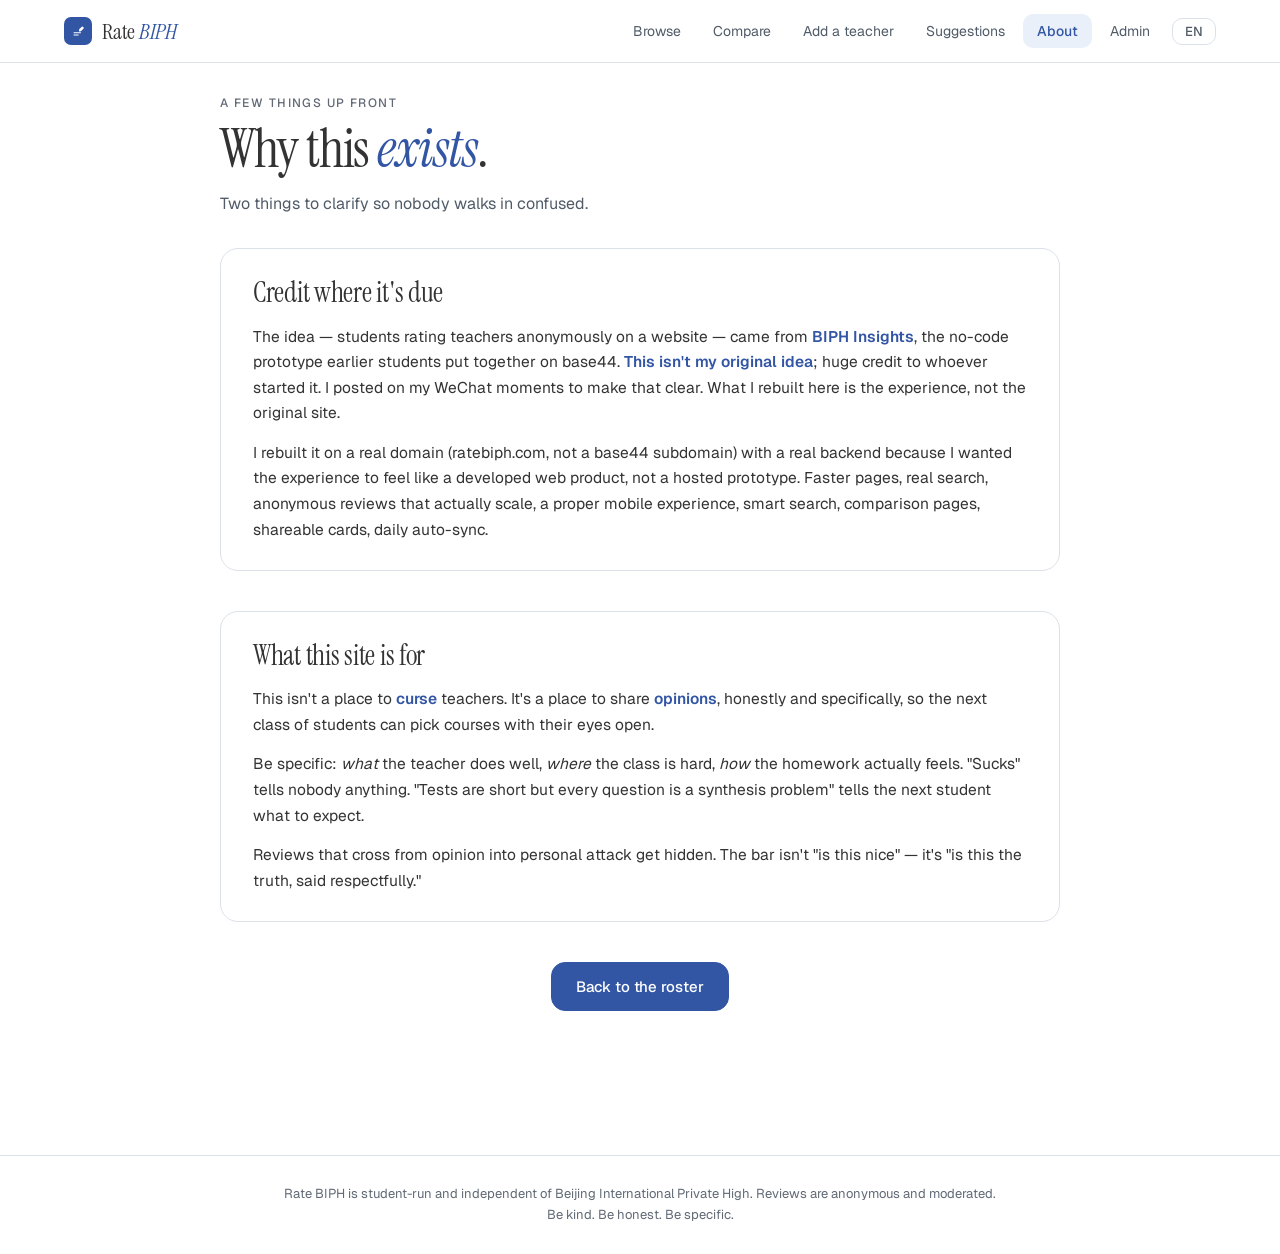
==== frontend/about.html @ 2d42002b "style: apply BASIS BIPH blue and white palette" ====
<!doctype html>
<html lang="en" data-i18n-page-title="about.pageTitle">
<head>
  <meta charset="utf-8" />
  <meta name="viewport" content="width=device-width, initial-scale=1" />
  <title>Rate BIPH — about</title>
  <link rel="stylesheet" href="styles.css?v=biph-blue-20261021" />
  <script src="config.js?v=22926e5"></script>
</head>
<body data-page="about">
  <div data-topnav></div>

  <main class="container container--narrow">
    <div class="eyebrow" data-i18n="about.eyebrow">A FEW THINGS UP FRONT</div>
    <h1 class="page-title serif" data-i18n-html="about.headingHtml">Why this <em>exists</em>.</h1>
    <p class="page-lede" data-i18n="about.lede">Two things to clarify so nobody walks in confused.</p>

    <section class="about-section">
      <h2 class="serif about-section__title" data-i18n="about.credit.title">Credit where it's due</h2>
      <p class="about-section__body" data-i18n-html="about.credit.body1">The idea — students rating teachers anonymously on a website — came from <strong>BIPH Insights</strong>, the no-code prototype earlier students put together on base44. <strong>This isn't my original idea</strong>; huge credit to whoever started it. I posted on my WeChat moments to make that clear. What I rebuilt here is the experience, not the original site.</p>
      <p class="about-section__body" data-i18n-html="about.credit.body2">I rebuilt it on a real domain (ratebiph.com, not a base44 subdomain) with a real backend because I wanted the experience to feel like a developed web product, not a hosted prototype. Faster pages, real search, anonymous reviews that actually scale, a proper mobile experience, smart search, comparison pages, shareable cards, daily auto-sync.</p>
    </section>

    <section class="about-section">
      <h2 class="serif about-section__title" data-i18n="about.purpose.title">What this site is for</h2>
      <p class="about-section__body" data-i18n-html="about.purpose.body1">This isn't a place to <strong>curse</strong> teachers. It's a place to share <strong>opinions</strong>, honestly and specifically, so the next class of students can pick courses with their eyes open.</p>
      <p class="about-section__body" data-i18n-html="about.purpose.body2">Be specific: <em>what</em> the teacher does well, <em>where</em> the class is hard, <em>how</em> the homework actually feels. "Sucks" tells nobody anything. "Tests are short but every question is a synthesis problem" tells the next student what to expect.</p>
      <p class="about-section__body" data-i18n-html="about.purpose.body3">Reviews that cross from opinion into personal attack get hidden. The bar isn't "is this nice" — it's "is this the truth, said respectfully."</p>
    </section>

    <div class="about-foot">
      <a href="index.html" class="btn btn--accent btn--lg" data-i18n="about.cta">Back to the roster</a>
    </div>
  </main>

  <div data-footer></div>
  <script src="app.js?v=biph-blue-20261021"></script>
</body>
</html>
---- frontend/styles.css ----
@import url('https://fonts.googleapis.com/css2?family=Instrument+Serif:ital@0;1&family=Geist:wght@300;400;500;600;700&display=swap');

:root {
  /* BASIS BIPH blue, white and neutral grays from biph.basischina.com. */
  --bg: #ffffff;
  --bg-card: #ffffff;
  --bg-sunken: #f2f4f7;
  --ink: #333333;
  --ink-soft: #505b68;
  --ink-mute: #606975;
  --line: #dce1e9;
  --line-strong: #8793a7;
  --accent: #3255a4;
  --accent-ink: #3255a4;
  --accent-bg: #eaf0fa;
  --accent-2: #6c87bd;
  --star: #3255a4;
  --error: #ac3f39;

  --radius-sm: 10px;
  --radius: 18px;
  --radius-lg: 28px;
  --radius-pill: 999px;

  --shadow-sm: 0 1px 2px rgb(31 49 79 / 0.04), 0 2px 6px rgb(31 49 79 / 0.04);
  --shadow: 0 4px 16px rgb(31 49 79 / 0.06), 0 2px 4px rgb(31 49 79 / 0.04);
  --shadow-lg: 0 12px 40px rgb(31 49 79 / 0.10);

  --font-sans: 'Geist', ui-sans-serif, system-ui, sans-serif;
  --font-serif: 'Instrument Serif', ui-serif, Georgia, serif;
}

*, *::before, *::after { box-sizing: border-box; }
html, body { margin: 0; padding: 0; }
body {
  font-family: var(--font-sans);
  color: var(--ink);
  background: var(--bg);
  -webkit-font-smoothing: antialiased;
  text-rendering: optimizeLegibility;
  min-height: 100vh;
}
a { color: inherit; }
button { font-family: inherit; cursor: pointer; }
input, textarea, select { font-family: inherit; color: var(--ink); }

.serif { font-family: var(--font-serif); font-weight: 400; letter-spacing: -0.01em; }

/* ——— Top nav */
.topnav {
  position: sticky; top: 0; z-index: 10;
  background: rgb(255 255 255 / 0.85);
  backdrop-filter: blur(12px);
  -webkit-backdrop-filter: blur(12px);
  border-bottom: 1px solid var(--line);
}
.topnav__inner {
  max-width: 1200px; margin: 0 auto;
  padding: 14px 24px;
  display: flex; align-items: center; justify-content: space-between;
  gap: 12px;
}
.logo {
  display: inline-flex; align-items: center; gap: 10px;
  text-decoration: none; color: var(--ink);
}
.logo__mark {
  width: 28px; height: 28px; border-radius: 7px;
  background: var(--accent);
  display: inline-grid; place-items: center;
  flex-shrink: 0;
}
.logo__word {
  font-family: var(--font-serif);
  font-size: 22px;
  letter-spacing: -0.01em;
}
.logo__word em {
  font-style: italic;
  color: var(--accent-ink);
}
.topnav__links {
  display: flex; gap: 4px; align-items: center;
  flex-wrap: wrap;
}
.topnav__link {
  padding: 8px 14px; border-radius: 10px;
  font-size: 14px;
  color: var(--ink-soft);
  text-decoration: none;
  background: transparent;
  transition: background 0.15s ease;
}
.topnav__link[aria-current="page"] {
  color: var(--accent-ink);
  background: var(--accent-bg);
  font-weight: 500;
}

/* Language toggle (EN ↔ 中文). Sits at the end of the inline link row on
   desktop, and next to the hamburger on mobile. Styled as a subtle pill — it
   matches nav links but carries a thin border so it reads as an action, not
   a destination. */
.topnav__lang {
  appearance: none;
  -webkit-appearance: none;
  padding: 6px 12px;
  border-radius: 10px;
  border: 1px solid var(--line);
  background: var(--bg-card);
  color: var(--ink-soft);
  font-size: 13px;
  font-weight: 500;
  line-height: 1;
  cursor: pointer;
  transition: background 0.15s ease, color 0.15s ease, border-color 0.15s ease;
  margin-left: 4px;
  /* Mobile-only button is hidden on desktop. */
}
.topnav__lang:hover {
  color: var(--ink);
  border-color: var(--line-strong);
  background: var(--bg-sunken);
}
.topnav__lang--mobile { display: none; }

/* ——— Page container */
.container {
  max-width: 1200px; margin: 0 auto;
  padding: 32px 40px 80px;
  width: 100%;
  box-sizing: border-box;
}
.container--narrow { max-width: 920px; }

/* Browse page: narrower than the global container so the 3-card grid
   sits in a more comfortable column with breathing room on both sides.
   Matches handoff 3/design/components/page-search-b.jsx (min(75vw, 1080px)). */
body[data-page="home"] .container {
  max-width: min(75vw, 1080px);
  padding: 32px 32px 80px;
}

/* ——— Page heading block (submit, admin) */
.eyebrow {
  font-size: 12px;
  letter-spacing: 0.12em;
  text-transform: uppercase;
  color: var(--ink-mute);
  font-weight: 500;
  margin-bottom: 10px;
}
.page-title {
  font-family: var(--font-serif);
  font-size: 54px;
  line-height: 1.05;
  letter-spacing: -0.02em;
  margin: 0 0 14px;
}
.page-title em { color: var(--accent-ink); font-style: italic; }
.page-lede {
  font-size: 16px;
  color: var(--ink-soft);
  line-height: 1.55;
  max-width: 640px;
  margin: 0 0 32px;
}

/* ——— Hero (home) */
.hero {
  background: var(--accent-bg);
  border-radius: var(--radius-lg);
  padding: 48px 44px;
  margin-bottom: 32px;
  position: relative;
  overflow: hidden;
}

/* Floating decorative shapes — drift gently behind the hero copy */
.hero__shapes {
  position: absolute; inset: 0;
  pointer-events: none;
  overflow: hidden;
  border-radius: inherit;
}
.hero__shape {
  position: absolute;
  border-radius: 50%;
  will-change: transform;
}
/* Big blue circle, right side */
.hero__shape--1 {
  right: -60px; top: -40px;
  width: 280px; height: 280px;
  background: rgb(108 135 189 / 0.20);
  animation: heroDrift1 6s ease-in-out infinite;
}
/* Pale blue large circle, bottom right */
.hero__shape--2 {
  right: 40px; bottom: -90px;
  width: 200px; height: 200px;
  background: rgb(170 187 224 / 0.35);
  animation: heroDrift2 7s ease-in-out infinite;
}
/* Pale blue circle, bottom left */
.hero__shape--3 {
  left: -50px; bottom: -40px;
  width: 170px; height: 170px;
  background: rgb(108 135 189 / 0.15);
  animation: heroDrift3 8s ease-in-out infinite;
}
/* Rounded square, upper right */
.hero__shape--4 {
  right: 260px; top: 30px;
  width: 54px; height: 54px;
  border-radius: 16px;
  background: rgb(170 187 224 / 0.35);
  animation: heroDrift4 5s ease-in-out infinite;
}
/* Small blue dot, right mid */
.hero__shape--5 {
  right: 150px; top: 190px;
  width: 18px; height: 18px;
  background: rgb(50 85 164 / 0.55);
  animation: heroDrift5 4s ease-in-out infinite;
}
/* Small slate-blue dot, top center-right */
.hero__shape--6 {
  right: 520px; top: 70px;
  width: 14px; height: 14px;
  background: rgb(108 135 189 / 0.55);
  animation: heroDrift6 4.5s ease-in-out infinite;
}
/* Small blue half-disc, bottom center */
.hero__shape--7 {
  left: 45%; bottom: -30px;
  width: 64px; height: 64px;
  background: rgb(108 135 189 / 0.20);
  animation: heroDrift7 6s ease-in-out infinite;
}
/* Tiny blue dot, bottom right mid */
.hero__shape--8 {
  right: 200px; bottom: 80px;
  width: 10px; height: 10px;
  background: rgb(50 85 164 / 0.6);
  animation: heroDrift8 3s ease-in-out infinite;
}

/* Bigger travel distances now that the cycles are shorter — motion is actually visible */
@keyframes heroDrift1 {
  0%, 100% { transform: translate(0, 0) scale(1); }
  50%      { transform: translate(-28px, 34px) scale(1.06); }
}
@keyframes heroDrift2 {
  0%, 100% { transform: translate(0, 0) scale(1); }
  50%      { transform: translate(32px, -22px) scale(0.95); }
}
@keyframes heroDrift3 {
  0%, 100% { transform: translate(0, 0) scale(1); }
  50%      { transform: translate(34px, -26px) scale(1.07); }
}
@keyframes heroDrift4 {
  0%, 100% { transform: translate(0, 0) rotate(0deg); }
  50%      { transform: translate(-22px, 26px) rotate(28deg); }
}
@keyframes heroDrift5 {
  0%, 100% { transform: translate(0, 0); }
  50%      { transform: translate(20px, -30px); }
}
@keyframes heroDrift6 {
  0%, 100% { transform: translate(0, 0); }
  50%      { transform: translate(-18px, 24px); }
}
@keyframes heroDrift7 {
  0%, 100% { transform: translate(0, 0); }
  50%      { transform: translate(-28px, -22px); }
}
@keyframes heroDrift8 {
  0%, 100% { transform: translate(0, 0); }
  50%      { transform: translate(22px, -26px); }
}
/* We intentionally animate on mobile too — the floating shapes are purely decorative
   and users who really need reduced motion can still read everything. The old
   prefers-reduced-motion disable was catching iOS Low Power Mode and killing the
   animation on phones even when the user wanted to see it. */

.hero__inner { position: relative; z-index: 1; }
.hero__title {
  margin: 0;
  font-family: var(--font-serif);
  font-size: 54px;
  line-height: 1.05;
  letter-spacing: -0.02em;
}
.hero__title em {
  color: var(--accent-ink); font-style: italic;
}
.hero__subtitle {
  margin-top: 14px; font-size: 16px; color: var(--ink-soft); max-width: 500px; line-height: 1.5;
}
.searchbar {
  display: flex; gap: 8px; align-items: center;
  background: var(--bg-card);
  border-radius: var(--radius);
  padding: 4px 4px 4px 18px;
  margin-top: 26px;
  box-shadow: var(--shadow-sm);
  max-width: 560px;
}
.searchbar input {
  flex: 1; border: none; outline: none; background: transparent;
  font-size: 15px; padding: 12px 0;
}
.searchbar svg { flex-shrink: 0; }
/* Smart-search trigger — lives INSIDE the searchbar as a peer to "Go".
   Icon-only sparkle in a soft circular button so it visually disappears into
   the bar but is still tappable. Clicking it submits the input through
   /api/search instead of the keyword endpoint. */
.searchbar__smart {
  display: inline-flex;
  align-items: center;
  justify-content: center;
  width: 36px; height: 36px;
  padding: 0;
  margin-right: 4px;
  background: var(--accent-bg);
  border: none;
  border-radius: 50%;
  color: var(--accent-ink);
  cursor: pointer;
  transition: background 0.15s ease, transform 0.15s ease, box-shadow 0.15s ease;
}
.searchbar__smart:hover {
  background: #dce5f7;
  transform: scale(1.06);
  box-shadow: 0 0 0 4px rgb(50 85 164 / 0.12);
}
.searchbar__smart:focus-visible {
  outline: 2px solid var(--accent);
  outline-offset: 2px;
}
.searchbar__smart svg { display: block; }
/* Class selector (.searchbar__smart) outranks the UA `[hidden]` rule, so the
   hidden attribute alone leaves the button visible. Restore the expected
   behavior with this higher-specificity override. */
.searchbar__smart[hidden] { display: none; }

/* Editorial hint under the searchbar — serif italic to match the hero
   "honestly?" treatment, soft accent ink. Examples in quotes look like
   sample questions a friend might ask. */
.hero__smart-hint {
  margin: 14px 0 0;
  font-size: 16px;
  line-height: 1.45;
  color: var(--ink-soft);
  letter-spacing: -0.005em;
}
.hero__smart-hint em {
  color: var(--accent-ink);
  font-style: italic;
}
.hero__smart-hint__eg {
  color: var(--accent-ink);
  white-space: nowrap;
}
@media (max-width: 640px) {
  .hero__smart-hint { font-size: 14px; }
  /* On phones, drop everything except the lead "Or ask:" + the first example
     so the hint stays one tidy line instead of wrapping into a paragraph. */
  .hero__smart-hint__eg:not(:first-of-type) { display: none; }
}

/* Smart-search status banner. Sits between the hero and the chips when a
   smart search is active. Soft accent treatment so it reads as a note, not
   an alert. */
.smart-banner {
  display: flex;
  align-items: center;
  gap: 14px;
  padding: 14px 18px;
  margin: 18px 0 16px;
  background: var(--accent-bg);
  border: 1px solid rgb(50 85 164 / 0.25);
  border-radius: var(--radius);
  font-family: var(--font-serif);
  font-size: 17px;
  letter-spacing: -0.005em;
  color: var(--accent-ink);
}
.smart-banner__icon { font-size: 16px; flex-shrink: 0; }
.smart-banner__text { flex: 1; line-height: 1.4; font-style: italic; }
.smart-banner__clear {
  background: transparent;
  border: none;
  color: var(--accent-ink);
  font-size: 13px;
  cursor: pointer;
  font-family: var(--font-sans, inherit);
  flex-shrink: 0;
  opacity: 0.7;
}
.smart-banner__clear:hover { opacity: 1; text-decoration: underline; }
/* Same specificity gotcha as .searchbar__smart — explicit `display` rules
   beat the UA stylesheet's [hidden] rule. Restore expected behavior. */
.smart-banner[hidden] { display: none; }
.hero__smart-hint[hidden] { display: none; }

/* ——— Chips */
.chips {
  display: flex; gap: 8px;
  margin-bottom: 28px;
  overflow-x: auto;
  padding-bottom: 4px;
  scrollbar-width: none;
}
.chips::-webkit-scrollbar { display: none; }
.chip {
  padding: 7px 14px;
  border-radius: var(--radius-pill);
  border: 1px solid var(--line);
  background: var(--bg-card);
  color: var(--ink-soft);
  font-size: 13px;
  font-weight: 500;
  cursor: pointer;
  transition: all 0.15s ease;
  white-space: nowrap;
}
.chip:hover { border-color: var(--line-strong); }
.chip--active {
  border-color: var(--accent);
  background: var(--accent);
  color: var(--bg);
}

/* ——— Card grid */
/* Locked to 3 columns on desktop per handoff 3 spec — not auto-fill. The
   narrower .container above keeps each card at a comfortable width; letting
   it flex to 4+ columns on wide monitors makes the page feel stretched. */
.grid {
  display: grid;
  grid-template-columns: repeat(3, 1fr);
  gap: 16px;
}
.card {
  background: var(--bg-card);
  border: 1px solid var(--line);
  border-radius: var(--radius);
  padding: 18px;
  text-decoration: none;
  color: var(--ink);
  display: flex; flex-direction: column;
  gap: 14px;
  /* Per-card aura — set via inline style from JS (matches the teacher avatar color).
     Falls back to the neutral line color so cards without a set --aura still have a
     readable hover state. */
  --aura: var(--line-strong);
  transition: transform 0.15s ease, box-shadow 0.15s ease, border-color 0.15s ease;
}
/* Hover aura — only on pointing devices so touchscreens don't get stuck-hover state */
@media (hover: hover) {
  .card:hover {
    transform: translateY(-3px);
    box-shadow: 0 14px 42px color-mix(in oklch, var(--aura) 70%, transparent);
    border-color: var(--aura);
  }
}
/* Keyboard parity — tabbing through cards should feel like hovering */
.card:focus-visible {
  outline: none;
  transform: translateY(-3px);
  box-shadow: 0 14px 42px color-mix(in oklch, var(--aura) 70%, transparent);
  border-color: var(--aura);
}
.card__top {
  display: flex; align-items: center; justify-content: space-between;
}
.card__rating {
  text-align: right;
  font-family: var(--font-serif);
  font-size: 32px;
  color: var(--accent-ink);
  line-height: 1;
  letter-spacing: -0.02em;
}
.card__rating small {
  display: block;
  font-family: var(--font-sans);
  font-size: 11px;
  color: var(--ink-mute);
  margin-top: 4px;
  letter-spacing: 0;
}
.card__name {
  font-family: var(--font-serif);
  font-size: 22px;
  line-height: 1.1;
}
.card__subject {
  font-size: 12px;
  color: var(--ink-mute);
  margin-top: 4px;
  text-transform: uppercase;
  letter-spacing: 0.04em;
}
.card__foot {
  margin-top: auto;
  display: flex; align-items: center; justify-content: space-between;
  padding-top: 12px;
  border-top: 1px dashed var(--line);
}

/* ——— Avatar */
.avatar {
  border-radius: 30%;
  display: inline-flex; align-items: center; justify-content: center;
  font-family: var(--font-serif);
  color: var(--accent-ink);
  flex-shrink: 0;
  width: 48px; height: 48px;
  font-size: 20px;
}

/* ——— Stars */
.stars {
  display: inline-flex; gap: 2px; align-items: center;
}
.stars svg { display: block; }
.stars--interactive svg { cursor: pointer; transition: transform 0.1s ease; }
.stars--interactive svg:hover { transform: scale(1.15); }

/* ——— Profile hero */
.profile-hero {
  display: grid;
  grid-template-columns: 1fr auto;
  gap: 40px;
  align-items: start;
  padding-bottom: 36px;
  border-bottom: 1px solid var(--line);
  margin-bottom: 40px;
}
.profile-hero__left { min-width: 0; }
.profile-hero__meta {
  display: flex; align-items: center; gap: 14px; margin-bottom: 16px;
}
.profile-hero__subject {
  font-size: 12px; color: var(--ink-mute);
  text-transform: uppercase; letter-spacing: 0.08em;
}
.profile-hero__courses {
  font-size: 13px; color: var(--ink-soft); margin-top: 2px;
  line-height: 1.3;
}
.profile-hero__courses-add {
  margin-top: 2px; padding: 0;
  background: none; border: 0;
  font: inherit;
  font-size: 13px;
  color: var(--accent-ink);
  text-decoration: underline;
  text-decoration-color: rgb(50 85 164 / 0.35);
  text-underline-offset: 3px;
  cursor: pointer;
}
.profile-hero__courses-add:hover {
  text-decoration-color: var(--accent-ink);
}
.profile-hero__courses-editor {
  display: flex; flex-wrap: wrap; align-items: center;
  gap: 8px;
  margin-top: 8px;
  max-width: 440px;
}
.profile-hero__courses-input {
  flex: 1 1 220px; min-width: 0;
  padding: 8px 12px;
  background: var(--bg-card);
  border: 1px solid var(--line-strong);
  border-radius: var(--radius-sm);
  font-size: 14px;
  color: var(--ink);
  outline: none;
}
.profile-hero__courses-input:focus {
  border-color: var(--accent-ink);
  box-shadow: 0 0 0 3px rgb(50 85 164 / 0.18);
}
.profile-hero__courses-note {
  flex: 1 0 100%;
  font-size: 12px;
  color: var(--ink-mute);
}
.profile-hero__courses-err {
  flex: 1 0 100%;
  font-size: 12px;
  color: var(--accent-ink);
}
.profile-hero__name {
  margin: 0;
  font-family: var(--font-serif);
  font-size: 64px;
  line-height: 1;
  letter-spacing: -0.025em;
  word-break: break-word;
}
.profile-hero__rating {
  display: flex; flex-direction: column;
  align-items: flex-end;
  gap: 6px;
}
.profile-hero__big {
  font-family: var(--font-serif);
  font-size: 108px;
  line-height: 0.9;
  color: var(--accent-ink);
  letter-spacing: -0.04em;
  font-feature-settings: "tnum";
}
.profile-hero__big small {
  font-family: var(--font-serif);
  font-size: 44px;
  color: var(--ink-mute);
}
.profile-hero__count {
  font-size: 13px; color: var(--ink-mute); margin-top: 4px;
}

/* ——— Share bar: lives in the 40px gap between hero and stats.
   The hero already has a bottom border, so the share bar gets no
   extra chrome — just a small flex row of ghost buttons. */
.share-bar {
  display: flex; flex-wrap: wrap; gap: 8px;
  margin: -28px 0 32px;
}
.share-bar .btn {
  display: inline-flex; align-items: center; gap: 7px;
  color: var(--ink-soft);
}
.share-bar .btn svg { flex: 0 0 auto; }
.share-bar .btn:hover { color: var(--ink); }

/* ——— Stats block */
.stats-block {
  background: var(--bg-card);
  border: 1px solid var(--line);
  border-radius: var(--radius);
  padding: 20px 24px;
  margin-bottom: 40px;
  display: grid;
  grid-template-columns: 1fr 1fr;
  gap: 32px;
}
.stats-block__left { min-width: 0; }
.stats-block h3 {
  font-family: var(--font-serif);
  font-size: 20px;
  margin: 0 0 14px;
  font-weight: 400;
  letter-spacing: -0.01em;
}
.distrow {
  display: grid;
  grid-template-columns: 28px 1fr 30px;
  align-items: center; gap: 10px;
  font-size: 13px;
}
.distrow + .distrow { margin-top: 6px; }
.distrow__star { color: var(--ink-soft); }
.distrow__bar {
  height: 8px; background: var(--bg-sunken); border-radius: 4px; overflow: hidden;
}
.distrow__fill {
  height: 100%; background: var(--accent); border-radius: 4px;
  transition: width 0.4s ease;
}
.distrow__count { color: var(--ink-mute); text-align: right; }

.stats-block__right {
  border-left: 1px dashed var(--line-strong);
  padding-left: 32px;
}
.metric {
  display: grid;
  grid-template-columns: 1fr auto;
  align-items: center;
  gap: 12px;
  padding: 10px 0;
}
.metric + .metric { border-top: 1px dashed var(--line); }
.metric__label { font-size: 13px; color: var(--ink-soft); }
.metric__value {
  font-family: var(--font-serif);
  font-size: 22px;
  color: var(--accent-ink);
  letter-spacing: -0.02em;
}

/* ——— Review form panel */
.panel-accent {
  background: var(--accent-bg);
  border: 1px solid rgb(50 85 164 / 0.3);
  border-radius: var(--radius-lg);
  padding: 32px;
  margin-bottom: 40px;
}
.panel-accent h2 {
  font-family: var(--font-serif);
  font-size: 30px;
  margin: 0 0 4px;
  font-weight: 400;
}
.panel-accent__title {
  font-family: var(--font-serif);
  font-size: 32px;
  margin: 0 0 6px;
  font-weight: 400;
  letter-spacing: -0.01em;
}
.panel-accent__sub {
  font-size: 15px; color: var(--ink-soft); line-height: 1.55;
  margin: 0 0 20px;
}

/* ——— About / clarification page */
.about-section {
  margin: 0 0 40px;
  padding: 28px 32px;
  background: var(--bg-card);
  border: 1px solid var(--line);
  border-radius: var(--radius);
}
.about-section + .about-section { margin-top: 24px; }
.about-section__title {
  font-family: var(--font-serif);
  font-size: 28px;
  line-height: 1.15;
  letter-spacing: -0.01em;
  margin: 0 0 14px;
  color: var(--ink);
  font-weight: 400;
}
.about-section__body {
  font-size: 15.5px;
  line-height: 1.65;
  color: var(--ink);
  margin: 0 0 14px;
}
.about-section__body:last-child { margin-bottom: 0; }
.about-section__body strong { color: var(--accent-ink); font-weight: 600; }
.about-section__body em { font-style: italic; color: var(--ink); }
.about-section__body a {
  color: var(--accent-ink);
  text-decoration: underline;
  text-underline-offset: 2px;
  text-decoration-thickness: 1px;
}
.about-section__body a:hover { text-decoration-thickness: 2px; }
.about-foot {
  display: flex;
  justify-content: center;
  margin: 40px 0 24px;
}
@media (max-width: 640px) {
  .about-section { padding: 22px 20px; }
  .about-section__title { font-size: 24px; }
  .about-section__body { font-size: 15px; }
}

.rating-rows { display: grid; gap: 12px; }
.rating-row {
  display: grid;
  grid-template-columns: 160px auto;
  align-items: center;
  gap: 18px;
}
.rating-row__label { font-size: 14px; color: var(--ink); }
.rating-row__label small {
  display: block; color: var(--ink-mute); font-size: 11px; margin-top: 2px;
}

.textarea {
  width: 100%; resize: vertical;
  padding: 14px;
  border: 1px solid var(--line-strong);
  border-radius: var(--radius-sm);
  background: var(--bg-card);
  font-size: 14px; line-height: 1.55;
  outline: none;
  min-height: 120px;
}
.textarea:focus { border-color: var(--accent); }

.form-foot {
  display: flex; justify-content: space-between; align-items: center;
  margin-top: 14px; flex-wrap: wrap; gap: 10px;
}
.form-foot__status { font-size: 12px; color: var(--ink-mute); }
.form-foot__status--err { color: var(--error); }

/* ——— Buttons */
.btn {
  padding: 12px 20px;
  border-radius: 12px;
  font-size: 14px;
  font-weight: 500;
  letter-spacing: -0.005em;
  border: 1px solid transparent;
  cursor: pointer;
  transition: transform 0.1s ease, box-shadow 0.15s ease, background 0.15s ease;
  text-decoration: none;
  display: inline-flex; align-items: center; justify-content: center;
  gap: 8px;
}
.btn:active { transform: translateY(1px); }
.btn:disabled { opacity: 0.5; cursor: not-allowed; }
.btn--primary { background: var(--accent); color: #ffffff; border-color: var(--accent); }
.btn--accent { background: var(--accent); color: #ffffff; border-color: var(--accent); }
.btn--ghost { background: transparent; color: var(--ink); border-color: var(--line-strong); }
.btn--lg { padding: 14px 24px; font-size: 15px; border-radius: 14px; }
.btn--sm { padding: 8px 14px; font-size: 13px; border-radius: 10px; }

/* ——— Reviews list */
.reviews-head {
  display: flex; align-items: baseline; justify-content: space-between;
  margin-bottom: 16px;
}
.reviews-head h2 {
  font-family: var(--font-serif); font-size: 30px; margin: 0; font-weight: 400;
}
.reviews-list { display: flex; flex-direction: column; gap: 14px; }
.review {
  background: var(--bg-card);
  border: 1px solid var(--line);
  border-radius: var(--radius);
  padding: 20px 24px;
}
.review__top {
  display: flex; justify-content: space-between; align-items: center;
  margin-bottom: 10px; gap: 10px; flex-wrap: wrap;
}
.review__date { font-size: 12px; color: var(--ink-mute); }
.review__body {
  font-size: 15px; line-height: 1.6; color: var(--ink);
  white-space: pre-wrap;
  overflow-wrap: anywhere;
}
.review__body--empty { color: var(--ink-mute); font-style: italic; }
.review__metrics {
  display: flex; flex-wrap: wrap; gap: 8px;
  margin-top: 12px;
}
.metric-badge {
  font-size: 11px;
  padding: 4px 10px;
  border-radius: var(--radius-pill);
  background: var(--bg-sunken);
  color: var(--ink-soft);
  display: inline-flex; align-items: center; gap: 6px;
  letter-spacing: 0.02em;
}
.metric-badge strong { color: var(--ink); font-weight: 500; }

/* Review vote buttons. Sit at the bottom of each review card as a small
   thumbs-up/down pair. Active state fills the pill with the accent ink so
   the caller's own vote is obvious on return visits. */
.review__votes {
  display: flex;
  gap: 8px;
  margin-top: 14px;
}
.vote {
  display: inline-flex;
  align-items: center;
  gap: 6px;
  padding: 5px 11px;
  border-radius: var(--radius-pill);
  border: 1px solid var(--line);
  background: var(--bg-card);
  color: var(--ink-soft);
  font-size: 12px;
  font-weight: 500;
  letter-spacing: 0.01em;
  cursor: pointer;
  transition: border-color 0.12s ease, color 0.12s ease,
              background 0.12s ease, transform 0.08s ease;
}
.vote:hover { border-color: var(--line-strong); color: var(--ink); }
.vote:active { transform: scale(0.96); }
.vote svg { display: block; }
.vote--active {
  background: var(--ink);
  border-color: var(--ink);
  color: var(--bg);
}
.vote--active:hover { color: var(--bg); border-color: var(--ink); }
.vote--down.vote--active {
  background: var(--accent-ink);
  border-color: var(--accent-ink);
}

/* ——— "You already reviewed" notice (shown inside .panel-accent when on cooldown) */
.review-notice__lede {
  margin: 10px 0 18px;
  color: var(--ink-soft);
  font-size: 15px;
  line-height: 1.55;
}
.review-notice__lede strong { color: var(--ink); font-weight: 600; }
.review-notice__stars {
  display: inline-flex;
  margin-bottom: 14px;
}
.review-notice__metrics {
  display: flex;
  flex-wrap: wrap;
  gap: 8px;
  margin-bottom: 14px;
}
.review-notice__comment {
  margin-top: 8px;
  padding: 14px 16px;
  background: var(--bg-card);
  border-left: 3px solid var(--accent);
  border-radius: 0 10px 10px 0;
  color: var(--ink);
  font-style: italic;
  line-height: 1.5;
  white-space: pre-wrap;
}
.review-notice__revoke {
  margin-top: 16px;
  padding-top: 14px;
  border-top: 1px dashed rgb(50 85 164 / 0.3);
  display: flex;
  align-items: center;
  gap: 12px;
  flex-wrap: wrap;
}
.review-notice__revoke-hint {
  font-size: 13px;
  color: var(--ink-mute);
  font-style: italic;
}

/* ——— Form page shared */
.form-card {
  background: var(--bg-card);
  border: 1px solid var(--line);
  border-radius: var(--radius);
  padding: 28px 32px;
  margin-bottom: 28px;
}
.field {
  margin-bottom: 20px;
}
.field:last-child { margin-bottom: 0; }
.field__row {
  display: flex; align-items: baseline; justify-content: space-between;
  gap: 12px;
  margin-bottom: 8px;
}
.field__label { font-size: 13px; font-weight: 500; color: var(--ink); }
.field__hint { font-size: 12px; color: var(--ink-mute); }
.input {
  width: 100%;
  padding: 12px 14px;
  border: 1px solid var(--line-strong);
  border-radius: var(--radius-sm);
  background: var(--bg);
  font-size: 15px;
  outline: none;
}
.input:focus { border-color: var(--accent); }

.form-actions {
  display: flex; gap: 10px; flex-wrap: wrap;
  margin-top: 20px;
}
.form-status {
  font-size: 13px; color: var(--ink-mute);
  margin: 6px 0 0;
  min-height: 1.2em;
}
.form-status--err { color: var(--error); }

/* Chips that wrap on the submit page (vs. horizontal-scroll on the home page) */
.chips--wrap {
  flex-wrap: wrap;
  overflow: visible;
  padding-bottom: 0;
  margin-bottom: 0;
}

/* Section headers on admin + other pages */
.reviews-header {
  display: flex; align-items: baseline; justify-content: space-between;
  gap: 12px;
  margin-bottom: 16px;
}
.reviews-header__title {
  font-family: var(--font-serif);
  font-size: 24px;
  letter-spacing: -0.01em;
}

/* ——— Turnstile mount slot */
.turnstile-slot {
  margin-top: 16px;
  min-height: 70px;
}

/* ——— Breadcrumb */
.crumb {
  font-size: 13px; color: var(--ink-mute);
  text-decoration: none;
  display: inline-flex; align-items: center; gap: 6px;
  margin-bottom: 20px;
}
.crumb:hover { color: var(--ink-soft); }

/* ——— Empty / loading */
.empty {
  text-align: center;
  padding: 60px 20px;
  color: var(--ink-mute);
}
.empty h2 {
  font-family: var(--font-serif); font-size: 28px; color: var(--ink-soft);
  margin: 0 0 6px; font-weight: 400;
}
.loading { color: var(--ink-mute); padding: 40px 0; text-align: center; font-size: 14px; }

/* ——— Toast */
.toast {
  position: fixed; bottom: 24px; left: 50%; transform: translateX(-50%);
  background: var(--ink); color: var(--bg);
  padding: 12px 20px; border-radius: var(--radius-pill);
  font-size: 14px; box-shadow: var(--shadow-lg);
  z-index: 100;
  opacity: 0; pointer-events: none;
  transition: opacity 0.25s ease, transform 0.25s ease;
}
.toast--show { opacity: 1; transform: translate(-50%, -6px); }

/* ——— Footer */
.footer {
  border-top: 1px solid var(--line);
  padding: 28px 24px;
  margin-top: 40px;
  font-size: 13px; color: var(--ink-mute);
  text-align: center;
  line-height: 1.6;
}

/* ——— Admin */
/* Admin tab strip — sits below the page heading, switches between
   panes (Teachers / Submissions / Suggestions / Tools). */
.admin-tabs {
  display: flex;
  gap: 4px;
  border-bottom: 1px solid var(--line);
  margin-bottom: 24px;
  overflow-x: auto;
  scrollbar-width: none;
}
.admin-tabs::-webkit-scrollbar { display: none; }
.admin-tab {
  background: transparent;
  border: none;
  border-bottom: 2px solid transparent;
  padding: 12px 16px;
  font-family: inherit;
  font-size: 14px;
  color: var(--ink-soft);
  cursor: pointer;
  white-space: nowrap;
  transition: color 0.15s ease, border-color 0.15s ease;
}
.admin-tab:hover { color: var(--ink); }
.admin-tab--active {
  color: var(--accent-ink);
  border-bottom-color: var(--accent);
}

/* Admin pane visibility — only the active pane renders. Display:none not
   used so JS-attached event listeners on hidden inputs still wire cleanly. */
.admin-pane { display: none; }
.admin-pane--active { display: block; }
.admin-pane__head {
  display: flex;
  justify-content: space-between;
  align-items: center;
  gap: 12px;
  margin-bottom: 8px;
}
.admin-pane__title {
  font-family: var(--font-serif);
  font-size: 22px;
  letter-spacing: -0.01em;
}
.admin-pane__lede {
  margin: 0 0 16px;
  font-size: 14px;
  color: var(--ink-soft);
  line-height: 1.45;
}
.admin-search {
  width: 100%;
  margin-bottom: 16px;
}

/* Editable teacher row — avatar | (name + subject inputs) | review count.
   Inputs are styled as tight-fitting, borderless until hover/focus so the
   row reads as text but clearly invites editing. */
.admin-teachers {
  display: flex;
  flex-direction: column;
  gap: 6px;
}
.admin-teacher {
  display: grid;
  grid-template-columns: 36px 1fr auto;
  gap: 14px;
  align-items: center;
  padding: 8px 14px;
  background: var(--bg-card);
  border: 1px solid var(--line);
  border-radius: var(--radius-sm);
}
.admin-teacher__avatar { display: flex; align-items: center; }
.admin-teacher__fields {
  display: flex;
  flex-direction: column;
  gap: 2px;
  min-width: 0;
}
.admin-teacher__name,
.admin-teacher__subject {
  background: transparent;
  border: 1px solid transparent;
  border-radius: 6px;
  padding: 4px 6px;
  font-family: inherit;
  width: 100%;
  outline: none;
  transition: background 0.12s ease, border-color 0.12s ease;
}
.admin-teacher__name {
  font-family: var(--font-serif);
  font-size: 18px;
  letter-spacing: -0.01em;
  color: var(--ink);
}
.admin-teacher__subject {
  font-size: 13px;
  color: var(--ink-soft);
}
.admin-teacher__name:hover,
.admin-teacher__subject:hover {
  background: var(--bg-sunken);
}
.admin-teacher__name:focus,
.admin-teacher__subject:focus {
  background: var(--bg-card);
  border-color: var(--accent);
  box-shadow: 0 0 0 3px var(--accent-bg);
}
.admin-teacher__count {
  font-size: 12px;
  color: var(--ink-mute);
  white-space: nowrap;
}

/* Tools tab: two-level drill-down (teacher list → that teacher's reviews) */
.admin-tools__controls {
  margin: 0 0 14px;
}
.admin-tools__back {
  margin-bottom: 16px;
}
.admin-tools-teachers {
  display: flex;
  flex-direction: column;
  gap: 8px;
}
.admin-tools-teacher {
  display: grid;
  grid-template-columns: auto 1fr auto;
  gap: 14px;
  align-items: center;
  padding: 14px 18px;
  background: var(--bg-card);
  border: 1px solid var(--line);
  border-radius: var(--radius);
  text-align: left;
  font: inherit;
  color: var(--ink);
  cursor: pointer;
  transition: border-color 0.15s ease, transform 0.05s ease;
}
.admin-tools-teacher:hover {
  border-color: var(--accent);
}
.admin-tools-teacher:active {
  transform: translateY(1px);
}
.admin-tools-teacher__avatar { display: flex; align-items: center; }
.admin-tools-teacher__meta { min-width: 0; }
.admin-tools-teacher__name {
  font-family: var(--font-serif);
  font-size: 18px;
  line-height: 1.2;
}
.admin-tools-teacher__sub {
  font-size: 12px;
  color: var(--ink-mute);
  margin-top: 4px;
  text-transform: uppercase;
  letter-spacing: 0.04em;
}
.admin-tools-teacher__chev {
  font-size: 20px;
  color: var(--ink-mute);
  line-height: 1;
}
.admin-reviews { display: flex; flex-direction: column; gap: 10px; }
.admin-review {
  background: var(--bg-card);
  border: 1px solid var(--line);
  border-radius: var(--radius);
  padding: 14px 16px;
  display: flex;
  flex-direction: column;
  gap: 10px;
  transition: opacity 0.15s ease;
}
.admin-review--hidden { opacity: 0.55; }
.admin-review__head {
  display: grid;
  grid-template-columns: auto 1fr auto;
  gap: 12px;
  align-items: center;
}
.admin-review__avatar { display: flex; align-items: center; }
.admin-review__who { min-width: 0; }
.admin-review__name {
  font-family: var(--font-serif);
  font-size: 18px;
  line-height: 1.2;
  color: var(--ink);
  text-decoration: none;
}
.admin-review__name:hover { color: var(--accent); }
.admin-review__sub {
  font-size: 12px;
  color: var(--ink-mute);
  margin-top: 2px;
  text-transform: uppercase;
  letter-spacing: 0.04em;
}
.admin-review__hidden-tag {
  color: var(--accent);
  font-weight: 600;
}
.admin-review__metrics {
  display: flex;
  flex-wrap: wrap;
  gap: 6px 10px;
}
.admin-review__metric {
  font-size: 12px;
  color: var(--ink-mute);
}
.admin-review__metric strong {
  color: var(--ink);
  font-weight: 600;
}
.admin-review__comment {
  font-size: 14px;
  line-height: 1.5;
  color: var(--ink);
  white-space: pre-wrap;
  word-break: break-word;
}
.admin-review__comment--empty {
  color: var(--ink-mute);
  font-style: italic;
}
.admin-tools__foot {
  display: flex;
  justify-content: center;
  margin-top: 14px;
}

.admin-sub {
  display: grid;
  grid-template-columns: 1fr auto;
  gap: 16px;
  align-items: center;
  padding: 16px 20px;
  background: var(--bg-card);
  border: 1px solid var(--line);
  border-radius: var(--radius);
}
.admin-sub + .admin-sub { margin-top: 10px; }
.admin-sub__meta { min-width: 0; }
.admin-sub__name { font-family: var(--font-serif); font-size: 22px; line-height: 1.15; }
.admin-sub__subject {
  font-size: 12px; color: var(--ink-mute); margin-top: 4px;
  text-transform: uppercase; letter-spacing: 0.04em;
}
.admin-sub__actions { display: flex; gap: 8px; }

/* ——— Rankings */
.ranking-controls {
  display: flex;
  flex-direction: column;
  gap: 10px;
  margin-bottom: 20px;
}
/* Neutralize the global .chips margin so the flex gap above is what
   actually controls spacing between the pill row and the metric note. */
.ranking-controls .chips {
  margin-bottom: 0;
}
.ranking-note {
  color: var(--ink-soft);
  font-size: 13px;
  line-height: 1.5;
  margin: 0;
}
.ranking-list {
  display: flex;
  flex-direction: column;
  gap: 10px;
}
.ranking-row {
  display: grid;
  grid-template-columns: 84px 1fr auto;
  gap: 18px;
  align-items: center;
  padding: 16px 20px;
  background: var(--bg-card);
  border: 1px solid var(--line);
  border-radius: var(--radius);
  text-decoration: none;
  color: inherit;
  transition: border-color 0.15s ease, transform 0.15s ease;
}
.ranking-row:hover {
  border-color: var(--accent);
  transform: translateY(-1px);
}
.ranking-row__rank {
  display: flex;
  align-items: baseline;
  gap: 6px;
}
.ranking-row__num {
  font-family: var(--font-serif);
  font-size: 28px;
  color: var(--ink-soft);
}
.ranking-row__medal { font-size: 22px; }
.ranking-row__name {
  font-size: 22px;
  line-height: 1.15;
  margin-bottom: 2px;
}
.ranking-row__sub {
  font-size: 12px;
  color: var(--ink-mute);
  text-transform: uppercase;
  letter-spacing: 0.04em;
}
.ranking-row__courses {
  text-transform: none;
  letter-spacing: 0;
  color: var(--ink-soft);
}
.ranking-row__score { text-align: right; }
.ranking-row__value {
  font-family: var(--font-serif);
  font-size: 32px;
  color: var(--accent-ink);
  line-height: 1;
}
.ranking-row__value small {
  font-size: 14px;
  color: var(--ink-mute);
  margin-left: 2px;
}
.ranking-row__count {
  font-size: 11px;
  color: var(--ink-mute);
  margin-top: 4px;
  letter-spacing: 0.04em;
}

.admin-sug {
  padding: 16px 20px;
  background: var(--bg-card);
  border: 1px solid var(--line);
  border-radius: var(--radius);
}
.admin-sug + .admin-sug { margin-top: 10px; }
.admin-sug--resolved { opacity: 0.6; }
.admin-sug__head {
  display: flex; align-items: center; gap: 12px;
  margin-bottom: 8px;
}
.admin-sug__state {
  font-size: 11px;
  letter-spacing: 0.05em;
  text-transform: uppercase;
  padding: 3px 10px;
  border-radius: var(--radius-pill);
  background: var(--bg-sunken);
  color: var(--ink-mute);
}
.admin-sug__state--open {
  background: var(--accent-bg);
  color: var(--accent-ink);
}
.admin-sug__when { font-size: 12px; color: var(--ink-mute); }
.admin-sug__body {
  font-size: 15px;
  line-height: 1.5;
  color: var(--ink);
  white-space: pre-wrap;
  margin-bottom: 12px;
}
.reviews-header__toggle {
  font-size: 13px;
  color: var(--ink-soft);
  display: inline-flex; align-items: center; gap: 6px;
  cursor: pointer;
  user-select: none;
}

/* ——— Compare page (two-teacher side-by-side) */
.compare-pickers {
  display: grid;
  grid-template-columns: 1fr 1fr;
  gap: 16px;
  margin-bottom: 32px;
}
.compare-picker__label {
  display: block;
  font-size: 13px;
  color: var(--ink-soft);
  margin-bottom: 6px;
}
.compare-picker__select {
  width: 100%;
  padding: 12px 14px;
  border: 1px solid var(--line);
  background: var(--bg-card);
  border-radius: var(--radius-sm);
  font-size: 15px;
  color: var(--ink);
  font-family: inherit;
  appearance: none;
  background-image: url("data:image/svg+xml;utf8,<svg xmlns='http://www.w3.org/2000/svg' width='12' height='8' viewBox='0 0 12 8' fill='none'><path d='M1 1l5 5 5-5' stroke='%23999' stroke-width='1.5' stroke-linecap='round' stroke-linejoin='round'/></svg>");
  background-repeat: no-repeat;
  background-position: right 14px center;
  padding-right: 36px;
  cursor: pointer;
}
.compare-picker__select:focus-visible {
  outline: 2px solid var(--accent);
  outline-offset: 2px;
}
.compare-empty {
  text-align: center;
  padding: 48px 24px;
  color: var(--ink-mute);
  background: var(--bg-card);
  border: 1px dashed var(--line-strong);
  border-radius: var(--radius);
}
.compare-grid {
  display: grid;
  grid-template-columns: 1fr 1fr;
  gap: 16px;
  margin-bottom: 16px;
}
.compare-col {
  background: var(--bg-card);
  border: 1px solid var(--line);
  border-radius: var(--radius);
  padding: 20px 22px;
  display: flex;
  flex-direction: column;
  gap: 8px;
}
.compare-col__name {
  font-size: 24px;
  letter-spacing: -0.01em;
  color: var(--ink);
}
.compare-col__sub {
  font-size: 13px;
  color: var(--ink-soft);
}
.compare-col__stars { margin: 4px 0 2px; }
.compare-col__overall {
  display: flex; align-items: baseline; gap: 10px;
}
.compare-col__num {
  font-family: var(--font-serif);
  font-size: 28px;
  color: var(--accent-ink);
  letter-spacing: -0.02em;
}
.compare-col__overall small { color: var(--ink-mute); font-size: 13px; }
.compare-col__count { font-size: 12px; color: var(--ink-mute); margin-left: auto; }
.compare-col__link {
  margin-top: 6px;
  font-size: 13px;
  color: var(--accent-ink);
  text-decoration: none;
  align-self: flex-start;
}
.compare-col__link:hover { text-decoration: underline; }
.compare-rows {
  background: var(--bg-card);
  border: 1px solid var(--line);
  border-radius: var(--radius);
  overflow: hidden;
}
.compare-row {
  display: grid;
  grid-template-columns: 1.4fr 1fr 1fr;
  align-items: center;
  gap: 16px;
  padding: 14px 22px;
}
.compare-row + .compare-row { border-top: 1px dashed var(--line); }
.compare-row__label {
  font-size: 13px;
  color: var(--ink-soft);
}
.compare-row__val {
  font-family: var(--font-serif);
  font-size: 22px;
  color: var(--ink);
  letter-spacing: -0.02em;
  text-align: right;
}
/* The higher value gets full accent-ink color; the lower one fades. Visual
   contrast only — does not imply which is "better" for that metric. */
.compare-row__val--high { color: var(--accent-ink); font-weight: 500; }
.compare-row__val--low  { color: var(--ink-mute); }

@media (max-width: 640px) {
  .compare-pickers { grid-template-columns: 1fr; }
  .compare-grid    { grid-template-columns: 1fr; }
  .compare-row     { grid-template-columns: 1fr 1fr 1fr; padding: 12px 16px; gap: 8px; }
  .compare-row__val { font-size: 18px; }
}

/* ——— Star canvas (full-page falling stars + constellation + cursor crown)
   Replaces the old .rb-trail DOM approach. One fixed <canvas> pinned to the
   viewport, animation driven by a single RAF loop in index.html. Script mount
   lives only on the home page; other pages never see the canvas. */
.rb-star-canvas {
  position: fixed;
  inset: 0;
  pointer-events: none;
  z-index: 9999;
}

/* Cursor hint — decorative 'drag your cursor' cue on the Browse page right margin.
   Hidden on touch + reduced-motion in JS (never attached). */
@keyframes rb-cursor-pulse {
  0%, 100% { transform: scale(1);    opacity: 0.45; }
  50%      { transform: scale(1.08); opacity: 0.7; }
}
@keyframes rb-cursor-orbit {
  from { transform: rotate(0deg)   translateX(20px); }
  to   { transform: rotate(360deg) translateX(20px); }
}
.rb-cursor-orbit { animation: rb-cursor-pulse 2.4s ease-in-out infinite; }
.rb-cursor-dot   { animation: rb-cursor-orbit 3s linear infinite; transform-origin: -18px 4px; }

@media (prefers-reduced-motion: reduce) {
  /* Belt-and-suspenders kill for the canvas. The JS also early-returns, but
     if anyone ever re-enables it, the canvas still won't render. We do NOT
     kill hero shape animations here — iOS Low Power Mode triggers
     reduced-motion and users want the hero drift to keep going. */
  .rb-star-canvas { display: none !important; }
}

/* ——— Mobile (≤640px, per handoff 3 spec §3) */
@media (max-width: 640px) {
  .container { padding: 20px 16px 60px; }
  /* The desktop Browse rule locks the container to min(75vw, 1080px) so the
     3-card grid sits in a comfortable column. On a phone, 75vw is ~280px and
     the whole page collapses into a narrow centered strip. Restore full-width
     on mobile — edge-to-edge with standard 16px side padding. */
  body[data-page="home"] .container { max-width: 100%; padding: 20px 16px 60px; }
  .hero { padding: 28px 22px; }
  .hero__title { font-size: 34px; }
  .hero__subtitle { font-size: 14px; }
  .searchbar { margin-top: 18px; }
  .page-title { font-size: 40px; }
  .page-lede { font-size: 15px; }
  .form-card { padding: 24px 22px; }

  /* Only shapes 1–3 on mobile — the rest clutter copy on a 375px viewport */
  .hero__shape--1 { right: -60px; top: -50px;    width: 140px; height: 140px; }
  .hero__shape--2 { right: -20px; bottom: -30px; width: 80px;  height: 80px; }
  .hero__shape--3 { left: -24px;  bottom: 30px;  width: 56px;  height: 56px; }
  .hero__shape--4,
  .hero__shape--5,
  .hero__shape--6,
  .hero__shape--7,
  .hero__shape--8 { display: none; }

  /* Single column grid on phones */
  .grid {
    grid-template-columns: 1fr;
    gap: 12px;
  }

  /* Profile hero — single column, big rating becomes a header row */
  .profile-hero {
    grid-template-columns: 1fr;
    gap: 22px;
    padding-bottom: 24px;
    margin-bottom: 28px;
  }
  .profile-hero__rating { align-items: flex-start; }
  .profile-hero__name { font-size: 42px; }
  .profile-hero__big { font-size: 72px; }
  .profile-hero__big small { font-size: 30px; }

  /* Hide just the 5-bar distribution histogram on mobile — too noisy on a phone.
     Keep the per-metric averages (__right) and let them take the full width. */
  .stats-block { grid-template-columns: 1fr; gap: 0; padding: 16px 18px; }
  .stats-block__left { display: none; }
  .stats-block__right { border-left: none; padding-left: 0; }

  /* Review form & list scaling */
  .panel-accent { padding: 22px 20px; }
  .panel-accent h2 { font-size: 24px; }
  .panel-accent__title { font-size: 24px; }
  .stars--interactive svg { width: 30px; height: 30px; }
  .review { padding: 16px 18px; }
  .review__body { font-size: 14px; }
  .reviews-head h2 { font-size: 24px; }
  .rating-row { grid-template-columns: 120px auto; gap: 12px; }

  /* Top nav — hamburger takes over; app.js re-renders it */
  .topnav__inner { padding: 12px 16px; }
  .logo__word { font-size: 18px; }
  .topnav__links { display: none; }
  .topnav__inner[data-compact="true"] .topnav__links { display: none; }
  .topnav__toggle {
    width: 38px; height: 38px;
    border-radius: 10px;
    border: 1px solid var(--line);
    background: var(--bg-card);
    display: flex; flex-direction: column; gap: 4px;
    align-items: center; justify-content: center;
    cursor: pointer; padding: 0;
  }
  .topnav__toggle span {
    display: block;
    width: 16px; height: 1.5px;
    background: var(--ink);
    transition: transform 0.2s ease, opacity 0.2s ease;
  }
  .topnav__toggle[aria-expanded="true"] span:nth-child(1) { transform: rotate(45deg)  translate(3px, 4px); }
  .topnav__toggle[aria-expanded="true"] span:nth-child(2) { opacity: 0; }
  .topnav__toggle[aria-expanded="true"] span:nth-child(3) { transform: rotate(-45deg) translate(3px, -4px); }
  .topnav__panel {
    padding: 8px 14px 14px;
    border-top: 1px solid var(--line);
    display: flex; flex-direction: column; gap: 2px;
  }
  .topnav__panel[hidden] { display: none; }
  .topnav__panel .topnav__link {
    padding: 12px 14px;
    font-size: 15px;
    border-radius: 10px;
  }
  /* Show the mobile-only lang button in the top bar; style it to match
     the hamburger's visual weight so they sit evenly side-by-side. */
  .topnav__lang--mobile {
    display: inline-flex;
    align-items: center;
    justify-content: center;
    height: 38px;
    min-width: 48px;
    padding: 0 12px;
    border-radius: 10px;
    margin-left: auto;
    margin-right: 4px;
  }
  /* Inside the hamburger panel, scale the lang pill up to match nav links. */
  .topnav__panel .topnav__lang {
    align-self: flex-start;
    padding: 10px 14px;
    font-size: 14px;
    margin: 6px 0 0;
  }

  /* Tighter ranking cards on small screens */
  .ranking-row { grid-template-columns: 54px 1fr auto; gap: 12px; padding: 14px 16px; }
  .ranking-row__num { font-size: 22px; }
  .ranking-row__medal { font-size: 18px; }
  .ranking-row__name { font-size: 18px; }
  .ranking-row__value { font-size: 26px; }
}

/* ≥641px: hide the hamburger button, show links inline */
@media (min-width: 641px) {
  .topnav__toggle { display: none !important; }
  .topnav__panel  { display: none !important; }
}

/* ——— "Would take again" — yes/no chip group on the review form.
   Sits between the 4 star rows and the comment textarea. Optional —
   null value leaves both chips inactive and the question doesn't count
   toward the teacher's %. */
.wta-group {
  margin: 6px 0 16px;
  display: grid;
  gap: 10px;
}
.wta-group__label {
  font-size: 14px;
  color: var(--ink);
  letter-spacing: -0.005em;
}
.wta-group__chips {
  display: flex;
  gap: 10px;
  flex-wrap: wrap;
}
.wta-chip {
  appearance: none;
  border: 1px solid var(--line-strong);
  background: var(--bg-card);
  color: var(--ink-soft);
  padding: 8px 20px;
  border-radius: var(--radius-pill);
  font: inherit;
  font-size: 14px;
  font-weight: 500;
  letter-spacing: 0.01em;
  cursor: pointer;
  min-width: 88px;
  transition: border-color 0.12s ease, color 0.12s ease,
              background 0.12s ease, transform 0.08s ease;
}
.wta-chip:hover { border-color: var(--ink-soft); color: var(--ink); }
.wta-chip:active { transform: scale(0.97); }
.wta-chip--active {
  background: var(--accent-ink);
  border-color: var(--accent-ink);
  color: var(--bg);
}
.wta-chip--active:hover { color: var(--bg); border-color: var(--accent-ink); }

/* "Would take again" stat block in the teacher stats panel. Gets a small
   subtitle under the %, and a faded look when there's nothing to show yet. */
.metric--wta { grid-template-columns: 1fr auto; align-items: start; }
.metric--wta .metric__note {
  grid-column: 1 / -1;
  font-size: 11px;
  color: var(--ink-mute);
  margin-top: -4px;
  letter-spacing: 0.02em;
}
.metric--wta-empty .metric__value { color: var(--ink-mute); }

/* Review-level badge: "would take again" / "wouldn't". Same .metric-badge
   base as the rating badges, recolored by intent. */
.metric-badge--wta-yes {
  background: oklch(0.92 0.06 145);
  color: oklch(0.32 0.08 145);
}
.metric-badge--wta-no {
  background: oklch(0.93 0.04 30);
  color: oklch(0.42 0.10 30);
}

/* Home-page card: tiny "% would take again" line between subject and foot.
   Only renders when we have ≥3 responses (see index.html). */
.card__wta {
  font-size: 12px;
  color: var(--accent-ink);
  margin-top: 6px;
  letter-spacing: -0.005em;
}
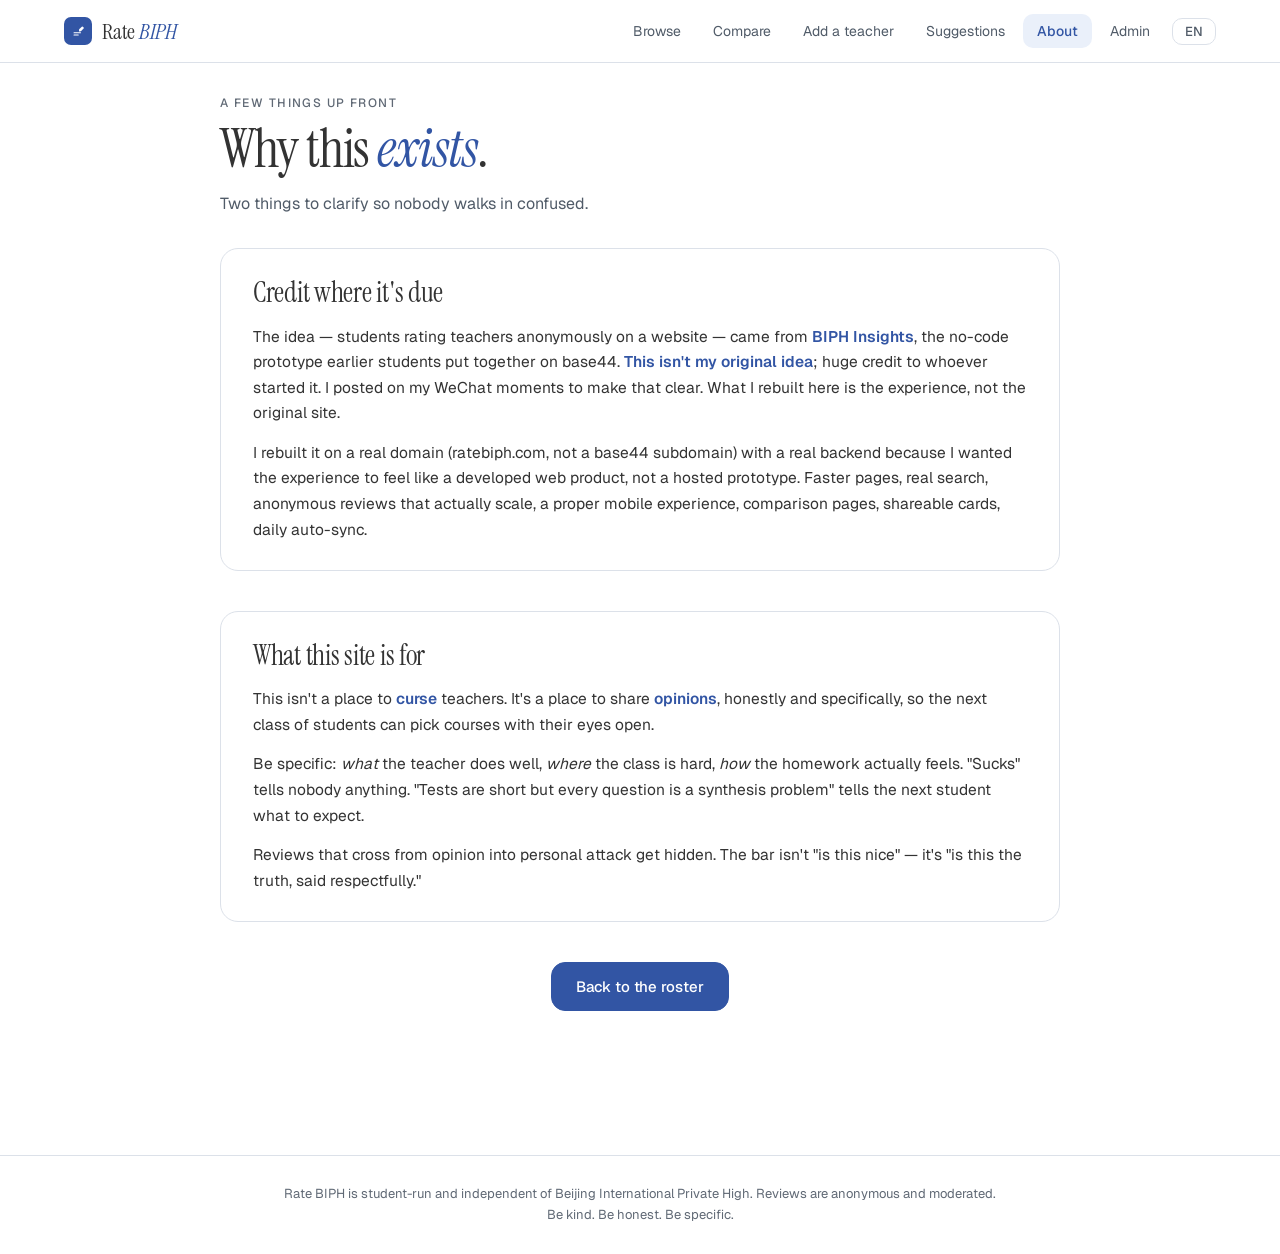
==== commit 1f7ea9a1: "refactor: remove AI-powered teacher search" ====
--- a/frontend/about.html
+++ b/frontend/about.html
@@ -4,7 +4,7 @@
   <meta charset="utf-8" />
   <meta name="viewport" content="width=device-width, initial-scale=1" />
   <title>Rate BIPH — about</title>
-  <link rel="stylesheet" href="styles.css?v=biph-blue-20261021" />
+  <link rel="stylesheet" href="styles.css?v=search-cleanup-20261022" />
   <script src="config.js?v=22926e5"></script>
 </head>
 <body data-page="about">
@@ -18,7 +18,7 @@
     <section class="about-section">
       <h2 class="serif about-section__title" data-i18n="about.credit.title">Credit where it's due</h2>
       <p class="about-section__body" data-i18n-html="about.credit.body1">The idea — students rating teachers anonymously on a website — came from <strong>BIPH Insights</strong>, the no-code prototype earlier students put together on base44. <strong>This isn't my original idea</strong>; huge credit to whoever started it. I posted on my WeChat moments to make that clear. What I rebuilt here is the experience, not the original site.</p>
-      <p class="about-section__body" data-i18n-html="about.credit.body2">I rebuilt it on a real domain (ratebiph.com, not a base44 subdomain) with a real backend because I wanted the experience to feel like a developed web product, not a hosted prototype. Faster pages, real search, anonymous reviews that actually scale, a proper mobile experience, smart search, comparison pages, shareable cards, daily auto-sync.</p>
+      <p class="about-section__body" data-i18n-html="about.credit.body2">I rebuilt it on a real domain (ratebiph.com, not a base44 subdomain) with a real backend because I wanted the experience to feel like a developed web product, not a hosted prototype. Faster pages, real search, anonymous reviews that actually scale, a proper mobile experience, comparison pages, shareable cards, daily auto-sync.</p>
     </section>
 
     <section class="about-section">
@@ -34,6 +34,6 @@
   </main>
 
   <div data-footer></div>
-  <script src="app.js?v=biph-blue-20261021"></script>
+  <script src="app.js?v=search-cleanup-20261022"></script>
 </body>
 </html>
--- a/frontend/styles.css
+++ b/frontend/styles.css
@@ -312,99 +312,6 @@
   font-size: 15px; padding: 12px 0;
 }
 .searchbar svg { flex-shrink: 0; }
-/* Smart-search trigger — lives INSIDE the searchbar as a peer to "Go".
-   Icon-only sparkle in a soft circular button so it visually disappears into
-   the bar but is still tappable. Clicking it submits the input through
-   /api/search instead of the keyword endpoint. */
-.searchbar__smart {
-  display: inline-flex;
-  align-items: center;
-  justify-content: center;
-  width: 36px; height: 36px;
-  padding: 0;
-  margin-right: 4px;
-  background: var(--accent-bg);
-  border: none;
-  border-radius: 50%;
-  color: var(--accent-ink);
-  cursor: pointer;
-  transition: background 0.15s ease, transform 0.15s ease, box-shadow 0.15s ease;
-}
-.searchbar__smart:hover {
-  background: #dce5f7;
-  transform: scale(1.06);
-  box-shadow: 0 0 0 4px rgb(50 85 164 / 0.12);
-}
-.searchbar__smart:focus-visible {
-  outline: 2px solid var(--accent);
-  outline-offset: 2px;
-}
-.searchbar__smart svg { display: block; }
-/* Class selector (.searchbar__smart) outranks the UA `[hidden]` rule, so the
-   hidden attribute alone leaves the button visible. Restore the expected
-   behavior with this higher-specificity override. */
-.searchbar__smart[hidden] { display: none; }
-
-/* Editorial hint under the searchbar — serif italic to match the hero
-   "honestly?" treatment, soft accent ink. Examples in quotes look like
-   sample questions a friend might ask. */
-.hero__smart-hint {
-  margin: 14px 0 0;
-  font-size: 16px;
-  line-height: 1.45;
-  color: var(--ink-soft);
-  letter-spacing: -0.005em;
-}
-.hero__smart-hint em {
-  color: var(--accent-ink);
-  font-style: italic;
-}
-.hero__smart-hint__eg {
-  color: var(--accent-ink);
-  white-space: nowrap;
-}
-@media (max-width: 640px) {
-  .hero__smart-hint { font-size: 14px; }
-  /* On phones, drop everything except the lead "Or ask:" + the first example
-     so the hint stays one tidy line instead of wrapping into a paragraph. */
-  .hero__smart-hint__eg:not(:first-of-type) { display: none; }
-}
-
-/* Smart-search status banner. Sits between the hero and the chips when a
-   smart search is active. Soft accent treatment so it reads as a note, not
-   an alert. */
-.smart-banner {
-  display: flex;
-  align-items: center;
-  gap: 14px;
-  padding: 14px 18px;
-  margin: 18px 0 16px;
-  background: var(--accent-bg);
-  border: 1px solid rgb(50 85 164 / 0.25);
-  border-radius: var(--radius);
-  font-family: var(--font-serif);
-  font-size: 17px;
-  letter-spacing: -0.005em;
-  color: var(--accent-ink);
-}
-.smart-banner__icon { font-size: 16px; flex-shrink: 0; }
-.smart-banner__text { flex: 1; line-height: 1.4; font-style: italic; }
-.smart-banner__clear {
-  background: transparent;
-  border: none;
-  color: var(--accent-ink);
-  font-size: 13px;
-  cursor: pointer;
-  font-family: var(--font-sans, inherit);
-  flex-shrink: 0;
-  opacity: 0.7;
-}
-.smart-banner__clear:hover { opacity: 1; text-decoration: underline; }
-/* Same specificity gotcha as .searchbar__smart — explicit `display` rules
-   beat the UA stylesheet's [hidden] rule. Restore expected behavior. */
-.smart-banner[hidden] { display: none; }
-.hero__smart-hint[hidden] { display: none; }
-
 /* ——— Chips */
 .chips {
   display: flex; gap: 8px;
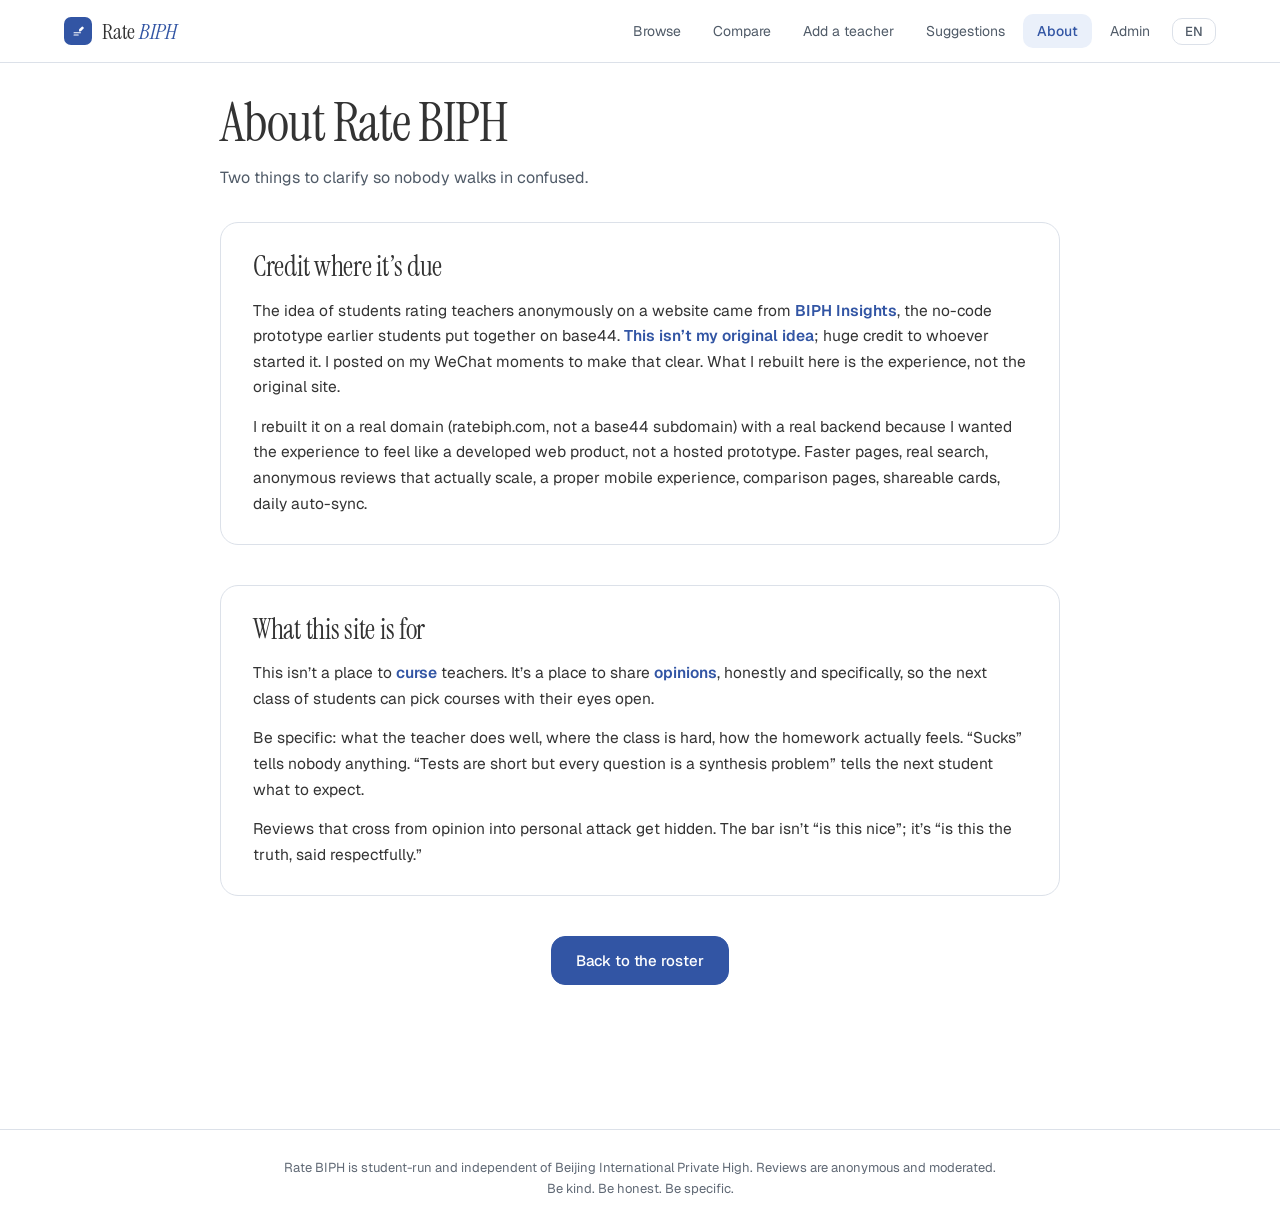
==== commit 19bc2ec9: "Polish BIPH interface and keyboard rating controls" ====
--- a/frontend/about.html
+++ b/frontend/about.html
@@ -3,29 +3,29 @@
 <head>
   <meta charset="utf-8" />
   <meta name="viewport" content="width=device-width, initial-scale=1" />
-  <title>Rate BIPH — about</title>
-  <link rel="stylesheet" href="styles.css?v=search-cleanup-20261022" />
+  <meta name="description" content="Read about the origins, purpose, and review guidelines of Rate BIPH." />
+  <title>Rate BIPH: about</title>
+  <link rel="stylesheet" href="styles.css?v=hallmark-polish-20261025" />
   <script src="config.js?v=22926e5"></script>
 </head>
 <body data-page="about">
   <div data-topnav></div>
 
   <main class="container container--narrow">
-    <div class="eyebrow" data-i18n="about.eyebrow">A FEW THINGS UP FRONT</div>
-    <h1 class="page-title serif" data-i18n-html="about.headingHtml">Why this <em>exists</em>.</h1>
+    <h1 class="page-title serif" data-i18n-html="about.headingHtml">About Rate BIPH</h1>
     <p class="page-lede" data-i18n="about.lede">Two things to clarify so nobody walks in confused.</p>
 
     <section class="about-section">
-      <h2 class="serif about-section__title" data-i18n="about.credit.title">Credit where it's due</h2>
-      <p class="about-section__body" data-i18n-html="about.credit.body1">The idea — students rating teachers anonymously on a website — came from <strong>BIPH Insights</strong>, the no-code prototype earlier students put together on base44. <strong>This isn't my original idea</strong>; huge credit to whoever started it. I posted on my WeChat moments to make that clear. What I rebuilt here is the experience, not the original site.</p>
+      <h2 class="serif about-section__title" data-i18n="about.credit.title">Credit where it’s due</h2>
+      <p class="about-section__body" data-i18n-html="about.credit.body1">The idea of students rating teachers anonymously on a website came from <strong>BIPH Insights</strong>, the no-code prototype earlier students put together on base44. <strong>This isn’t my original idea</strong>; huge credit to whoever started it. I posted on my WeChat moments to make that clear. What I rebuilt here is the experience, not the original site.</p>
       <p class="about-section__body" data-i18n-html="about.credit.body2">I rebuilt it on a real domain (ratebiph.com, not a base44 subdomain) with a real backend because I wanted the experience to feel like a developed web product, not a hosted prototype. Faster pages, real search, anonymous reviews that actually scale, a proper mobile experience, comparison pages, shareable cards, daily auto-sync.</p>
     </section>
 
     <section class="about-section">
       <h2 class="serif about-section__title" data-i18n="about.purpose.title">What this site is for</h2>
-      <p class="about-section__body" data-i18n-html="about.purpose.body1">This isn't a place to <strong>curse</strong> teachers. It's a place to share <strong>opinions</strong>, honestly and specifically, so the next class of students can pick courses with their eyes open.</p>
-      <p class="about-section__body" data-i18n-html="about.purpose.body2">Be specific: <em>what</em> the teacher does well, <em>where</em> the class is hard, <em>how</em> the homework actually feels. "Sucks" tells nobody anything. "Tests are short but every question is a synthesis problem" tells the next student what to expect.</p>
-      <p class="about-section__body" data-i18n-html="about.purpose.body3">Reviews that cross from opinion into personal attack get hidden. The bar isn't "is this nice" — it's "is this the truth, said respectfully."</p>
+      <p class="about-section__body" data-i18n-html="about.purpose.body1">This isn’t a place to <strong>curse</strong> teachers. It’s a place to share <strong>opinions</strong>, honestly and specifically, so the next class of students can pick courses with their eyes open.</p>
+      <p class="about-section__body" data-i18n-html="about.purpose.body2">Be specific: <em>what</em> the teacher does well, <em>where</em> the class is hard, <em>how</em> the homework actually feels. “Sucks” tells nobody anything. “Tests are short but every question is a synthesis problem” tells the next student what to expect.</p>
+      <p class="about-section__body" data-i18n-html="about.purpose.body3">Reviews that cross from opinion into personal attack get hidden. The bar isn’t “is this nice”; it’s “is this the truth, said respectfully.”</p>
     </section>
 
     <div class="about-foot">
@@ -34,6 +34,6 @@
   </main>
 
   <div data-footer></div>
-  <script src="app.js?v=search-cleanup-20261022"></script>
+  <script src="app.js?v=hallmark-polish-20261025"></script>
 </body>
 </html>
--- a/frontend/styles.css
+++ b/frontend/styles.css
@@ -1,3 +1,9 @@
+/* Hallmark · v2.0.0 · checked: ratebiph.com · built: the project · redesign: polish · scope: app · genre: editorial · theme: BIPH brand · surface: absolute · posture: Restrained · nav: existing inline links and mobile menu · footer: student-run disclosure */
+/* Hallmark · pre-emit critique: P4 H4 E4 S4 R4 V3 · weakest: R, cursor effects and floating shapes competed with the teacher search; removed ornamental movement while preserving the roster layout */
+/* Hallmark · waive 7b · surface: absolute; blue text and controls retain readable contrast · The user chose BASIS BIPH white paper for this teacher roster, so the existing white brand surface is preserved */
+/* Hallmark · dropped ambient canvas and cursor hint · craft section 5 rejects cursor followers and unpausable ornamental loops; search and review handlers remain */
+/* Hallmark · reworded "Why this exists." to "About Rate BIPH" · gate 54 replaces the ornamental lead-in with a direct page heading */
+/* Hallmark · answered F7 · Existing teacher cards, form panels and review panels retain their layout and containment during this polish */
 @import url('https://fonts.googleapis.com/css2?family=Instrument+Serif:ital@0;1&family=Geist:wght@300;400;500;600;700&display=swap');
 
 :root {
@@ -16,6 +22,24 @@
   --accent-2: #6c87bd;
   --star: #3255a4;
   --error: #ac3f39;
+  --on-accent: #ffffff;
+  --color-accent-ink: var(--on-accent);
+  --focus: #3255a4;
+  --field-edge: #8793a7;
+  --accent-rule: rgb(50 85 164 / 0.35);
+  --print-rule: #bbbbbb;
+  --wta-yes-bg: oklch(0.92 0.06 145);
+  --wta-yes-ink: oklch(0.32 0.08 145);
+  --wta-no-bg: oklch(0.93 0.04 30);
+  --wta-no-ink: oklch(0.42 0.10 30);
+  --avatar-1: #cddaf2;
+  --avatar-2: #dce5f5;
+  --avatar-3: #e4ebf7;
+  --avatar-4: #d6dfe9;
+  --avatar-5: #e7edf4;
+  --avatar-6: #c6d6ef;
+  --avatar-7: #dae3f0;
+  --avatar-8: #d2e0f3;
 
   --radius-sm: 10px;
   --radius: 18px;
@@ -31,9 +55,10 @@
 }
 
 *, *::before, *::after { box-sizing: border-box; }
-html, body { margin: 0; padding: 0; }
+html, body { margin: 0; padding: 0; overflow-x: clip; }
 body {
   font-family: var(--font-sans);
+  font-synthesis: none;
   color: var(--ink);
   background: var(--bg);
   -webkit-font-smoothing: antialiased;
@@ -41,17 +66,15 @@
   min-height: 100vh;
 }
 a { color: inherit; }
-button { font-family: inherit; cursor: pointer; }
-input, textarea, select { font-family: inherit; color: var(--ink); }
+button { font-family: var(--font-sans); cursor: pointer; }
+input, textarea, select { font-family: var(--font-sans); color: var(--ink); }
 
 .serif { font-family: var(--font-serif); font-weight: 400; letter-spacing: -0.01em; }
 
 /* ——— Top nav */
 .topnav {
   position: sticky; top: 0; z-index: 10;
-  background: rgb(255 255 255 / 0.85);
-  backdrop-filter: blur(12px);
-  -webkit-backdrop-filter: blur(12px);
+  background: var(--bg);
   border-bottom: 1px solid var(--line);
 }
 .topnav__inner {
@@ -144,8 +167,8 @@
 /* ——— Page heading block (submit, admin) */
 .eyebrow {
   font-size: 12px;
-  letter-spacing: 0.12em;
-  text-transform: uppercase;
+  letter-spacing: 0;
+  text-transform: none;
   color: var(--ink-mute);
   font-weight: 500;
   margin-bottom: 10px;
@@ -157,7 +180,7 @@
   letter-spacing: -0.02em;
   margin: 0 0 14px;
 }
-.page-title em { color: var(--accent-ink); font-style: italic; }
+.page-title em { color: inherit; font-style: normal; }
 .page-lede {
   font-size: 16px;
   color: var(--ink-soft);
@@ -176,113 +199,7 @@
   overflow: hidden;
 }
 
-/* Floating decorative shapes — drift gently behind the hero copy */
-.hero__shapes {
-  position: absolute; inset: 0;
-  pointer-events: none;
-  overflow: hidden;
-  border-radius: inherit;
-}
-.hero__shape {
-  position: absolute;
-  border-radius: 50%;
-  will-change: transform;
-}
-/* Big blue circle, right side */
-.hero__shape--1 {
-  right: -60px; top: -40px;
-  width: 280px; height: 280px;
-  background: rgb(108 135 189 / 0.20);
-  animation: heroDrift1 6s ease-in-out infinite;
-}
-/* Pale blue large circle, bottom right */
-.hero__shape--2 {
-  right: 40px; bottom: -90px;
-  width: 200px; height: 200px;
-  background: rgb(170 187 224 / 0.35);
-  animation: heroDrift2 7s ease-in-out infinite;
-}
-/* Pale blue circle, bottom left */
-.hero__shape--3 {
-  left: -50px; bottom: -40px;
-  width: 170px; height: 170px;
-  background: rgb(108 135 189 / 0.15);
-  animation: heroDrift3 8s ease-in-out infinite;
-}
-/* Rounded square, upper right */
-.hero__shape--4 {
-  right: 260px; top: 30px;
-  width: 54px; height: 54px;
-  border-radius: 16px;
-  background: rgb(170 187 224 / 0.35);
-  animation: heroDrift4 5s ease-in-out infinite;
-}
-/* Small blue dot, right mid */
-.hero__shape--5 {
-  right: 150px; top: 190px;
-  width: 18px; height: 18px;
-  background: rgb(50 85 164 / 0.55);
-  animation: heroDrift5 4s ease-in-out infinite;
-}
-/* Small slate-blue dot, top center-right */
-.hero__shape--6 {
-  right: 520px; top: 70px;
-  width: 14px; height: 14px;
-  background: rgb(108 135 189 / 0.55);
-  animation: heroDrift6 4.5s ease-in-out infinite;
-}
-/* Small blue half-disc, bottom center */
-.hero__shape--7 {
-  left: 45%; bottom: -30px;
-  width: 64px; height: 64px;
-  background: rgb(108 135 189 / 0.20);
-  animation: heroDrift7 6s ease-in-out infinite;
-}
-/* Tiny blue dot, bottom right mid */
-.hero__shape--8 {
-  right: 200px; bottom: 80px;
-  width: 10px; height: 10px;
-  background: rgb(50 85 164 / 0.6);
-  animation: heroDrift8 3s ease-in-out infinite;
-}
-
-/* Bigger travel distances now that the cycles are shorter — motion is actually visible */
-@keyframes heroDrift1 {
-  0%, 100% { transform: translate(0, 0) scale(1); }
-  50%      { transform: translate(-28px, 34px) scale(1.06); }
-}
-@keyframes heroDrift2 {
-  0%, 100% { transform: translate(0, 0) scale(1); }
-  50%      { transform: translate(32px, -22px) scale(0.95); }
-}
-@keyframes heroDrift3 {
-  0%, 100% { transform: translate(0, 0) scale(1); }
-  50%      { transform: translate(34px, -26px) scale(1.07); }
-}
-@keyframes heroDrift4 {
-  0%, 100% { transform: translate(0, 0) rotate(0deg); }
-  50%      { transform: translate(-22px, 26px) rotate(28deg); }
-}
-@keyframes heroDrift5 {
-  0%, 100% { transform: translate(0, 0); }
-  50%      { transform: translate(20px, -30px); }
-}
-@keyframes heroDrift6 {
-  0%, 100% { transform: translate(0, 0); }
-  50%      { transform: translate(-18px, 24px); }
-}
-@keyframes heroDrift7 {
-  0%, 100% { transform: translate(0, 0); }
-  50%      { transform: translate(-28px, -22px); }
-}
-@keyframes heroDrift8 {
-  0%, 100% { transform: translate(0, 0); }
-  50%      { transform: translate(22px, -26px); }
-}
-/* We intentionally animate on mobile too — the floating shapes are purely decorative
-   and users who really need reduced motion can still read everything. The old
-   prefers-reduced-motion disable was catching iOS Low Power Mode and killing the
-   animation on phones even when the user wanted to see it. */
+.hero__shapes { display: none; }
 
 .hero__inner { position: relative; z-index: 1; }
 .hero__title {
@@ -292,9 +209,7 @@
   line-height: 1.05;
   letter-spacing: -0.02em;
 }
-.hero__title em {
-  color: var(--accent-ink); font-style: italic;
-}
+.hero__title em { color: inherit; font-style: normal; }
 .hero__subtitle {
   margin-top: 14px; font-size: 16px; color: var(--ink-soft); max-width: 500px; line-height: 1.5;
 }
@@ -330,7 +245,7 @@
   font-size: 13px;
   font-weight: 500;
   cursor: pointer;
-  transition: all 0.15s ease;
+  transition: background-color 0.15s ease, color 0.15s ease, border-color 0.15s ease;
   white-space: nowrap;
 }
 .chip:hover { border-color: var(--line-strong); }
@@ -346,7 +261,7 @@
    it flex to 4+ columns on wide monitors makes the page feel stretched. */
 .grid {
   display: grid;
-  grid-template-columns: repeat(3, 1fr);
+  grid-template-columns: repeat(3, minmax(0, 1fr));
   gap: 16px;
 }
 .card {
@@ -362,22 +277,18 @@
      Falls back to the neutral line color so cards without a set --aura still have a
      readable hover state. */
   --aura: var(--line-strong);
-  transition: transform 0.15s ease, box-shadow 0.15s ease, border-color 0.15s ease;
+  transition: border-color 0.15s ease;
 }
 /* Hover aura — only on pointing devices so touchscreens don't get stuck-hover state */
 @media (hover: hover) {
   .card:hover {
-    transform: translateY(-3px);
-    box-shadow: 0 14px 42px color-mix(in oklch, var(--aura) 70%, transparent);
-    border-color: var(--aura);
+    border-color: var(--accent);
   }
 }
 /* Keyboard parity — tabbing through cards should feel like hovering */
 .card:focus-visible {
-  outline: none;
-  transform: translateY(-3px);
-  box-shadow: 0 14px 42px color-mix(in oklch, var(--aura) 70%, transparent);
-  border-color: var(--aura);
+  outline: 2px solid var(--focus);
+  outline-offset: 3px;
 }
 .card__top {
   display: flex; align-items: center; justify-content: space-between;
@@ -407,8 +318,8 @@
   font-size: 12px;
   color: var(--ink-mute);
   margin-top: 4px;
-  text-transform: uppercase;
-  letter-spacing: 0.04em;
+  text-transform: none;
+  letter-spacing: 0;
 }
 .card__foot {
   margin-top: auto;
@@ -452,7 +363,7 @@
 }
 .profile-hero__subject {
   font-size: 12px; color: var(--ink-mute);
-  text-transform: uppercase; letter-spacing: 0.08em;
+  text-transform: none; letter-spacing: 0;
 }
 .profile-hero__courses {
   font-size: 13px; color: var(--ink-soft); margin-top: 2px;
@@ -465,7 +376,7 @@
   font-size: 13px;
   color: var(--accent-ink);
   text-decoration: underline;
-  text-decoration-color: rgb(50 85 164 / 0.35);
+  text-decoration-color: var(--accent-rule);
   text-underline-offset: 3px;
   cursor: pointer;
 }
@@ -488,9 +399,9 @@
   color: var(--ink);
   outline: none;
 }
-.profile-hero__courses-input:focus {
-  border-color: var(--accent-ink);
-  box-shadow: 0 0 0 3px rgb(50 85 164 / 0.18);
+.profile-hero__courses-input:focus-visible {
+  outline: 2px solid var(--focus);
+  outline-offset: 2px;
 }
 .profile-hero__courses-note {
   flex: 1 0 100%;
@@ -554,11 +465,11 @@
   padding: 20px 24px;
   margin-bottom: 40px;
   display: grid;
-  grid-template-columns: 1fr 1fr;
+  grid-template-columns: repeat(2, minmax(0, 1fr));
   gap: 32px;
 }
 .stats-block__left { min-width: 0; }
-.stats-block h3 {
+.stats-block h2 {
   font-family: var(--font-serif);
   font-size: 20px;
   margin: 0 0 14px;
@@ -578,7 +489,7 @@
 }
 .distrow__fill {
   height: 100%; background: var(--accent); border-radius: 4px;
-  transition: width 0.4s ease;
+
 }
 .distrow__count { color: var(--ink-mute); text-align: right; }
 
@@ -605,7 +516,7 @@
 /* ——— Review form panel */
 .panel-accent {
   background: var(--accent-bg);
-  border: 1px solid rgb(50 85 164 / 0.3);
+  border: 1px solid var(--accent-rule);
   border-radius: var(--radius-lg);
   padding: 32px;
   margin-bottom: 40px;
@@ -695,7 +606,7 @@
   outline: none;
   min-height: 120px;
 }
-.textarea:focus { border-color: var(--accent); }
+.textarea:focus-visible { outline: 2px solid var(--focus); outline-offset: 2px; }
 
 .form-foot {
   display: flex; justify-content: space-between; align-items: center;
@@ -720,8 +631,8 @@
 }
 .btn:active { transform: translateY(1px); }
 .btn:disabled { opacity: 0.5; cursor: not-allowed; }
-.btn--primary { background: var(--accent); color: #ffffff; border-color: var(--accent); }
-.btn--accent { background: var(--accent); color: #ffffff; border-color: var(--accent); }
+.btn--primary { background: var(--accent); color: var(--on-accent); border-color: var(--accent); }
+.btn--accent { background: var(--accent); color: var(--on-accent); border-color: var(--accent); }
 .btn--ghost { background: transparent; color: var(--ink); border-color: var(--line-strong); }
 .btn--lg { padding: 14px 24px; font-size: 15px; border-radius: 14px; }
 .btn--sm { padding: 8px 14px; font-size: 13px; border-radius: 10px; }
@@ -827,8 +738,8 @@
   margin-top: 8px;
   padding: 14px 16px;
   background: var(--bg-card);
-  border-left: 3px solid var(--accent);
-  border-radius: 0 10px 10px 0;
+  border: 1px solid var(--line);
+  border-radius: var(--radius-sm);
   color: var(--ink);
   font-style: italic;
   line-height: 1.5;
@@ -837,7 +748,7 @@
 .review-notice__revoke {
   margin-top: 16px;
   padding-top: 14px;
-  border-top: 1px dashed rgb(50 85 164 / 0.3);
+  border-top: 1px dashed var(--accent-rule);
   display: flex;
   align-items: center;
   gap: 12px;
@@ -877,7 +788,7 @@
   font-size: 15px;
   outline: none;
 }
-.input:focus { border-color: var(--accent); }
+.input:focus-visible { outline: 2px solid var(--focus); outline-offset: 2px; }
 
 .form-actions {
   display: flex; gap: 10px; flex-wrap: wrap;
@@ -976,7 +887,7 @@
   border: none;
   border-bottom: 2px solid transparent;
   padding: 12px 16px;
-  font-family: inherit;
+  font-family: var(--font-sans);
   font-size: 14px;
   color: var(--ink-soft);
   cursor: pointer;
@@ -1047,7 +958,7 @@
   border: 1px solid transparent;
   border-radius: 6px;
   padding: 4px 6px;
-  font-family: inherit;
+  font-family: var(--font-sans);
   width: 100%;
   outline: none;
   transition: background 0.12s ease, border-color 0.12s ease;
@@ -1122,8 +1033,8 @@
   font-size: 12px;
   color: var(--ink-mute);
   margin-top: 4px;
-  text-transform: uppercase;
-  letter-spacing: 0.04em;
+  text-transform: none;
+  letter-spacing: 0;
 }
 .admin-tools-teacher__chev {
   font-size: 20px;
@@ -1162,8 +1073,8 @@
   font-size: 12px;
   color: var(--ink-mute);
   margin-top: 2px;
-  text-transform: uppercase;
-  letter-spacing: 0.04em;
+  text-transform: none;
+  letter-spacing: 0;
 }
 .admin-review__hidden-tag {
   color: var(--accent);
@@ -1214,7 +1125,7 @@
 .admin-sub__name { font-family: var(--font-serif); font-size: 22px; line-height: 1.15; }
 .admin-sub__subject {
   font-size: 12px; color: var(--ink-mute); margin-top: 4px;
-  text-transform: uppercase; letter-spacing: 0.04em;
+  text-transform: none; letter-spacing: 0;
 }
 .admin-sub__actions { display: flex; gap: 8px; }
 
@@ -1277,8 +1188,8 @@
 .ranking-row__sub {
   font-size: 12px;
   color: var(--ink-mute);
-  text-transform: uppercase;
-  letter-spacing: 0.04em;
+  text-transform: none;
+  letter-spacing: 0;
 }
 .ranking-row__courses {
   text-transform: none;
@@ -1301,7 +1212,7 @@
   font-size: 11px;
   color: var(--ink-mute);
   margin-top: 4px;
-  letter-spacing: 0.04em;
+  letter-spacing: 0;
 }
 
 .admin-sug {
@@ -1318,8 +1229,8 @@
 }
 .admin-sug__state {
   font-size: 11px;
-  letter-spacing: 0.05em;
-  text-transform: uppercase;
+  letter-spacing: 0;
+  text-transform: none;
   padding: 3px 10px;
   border-radius: var(--radius-pill);
   background: var(--bg-sunken);
@@ -1348,7 +1259,7 @@
 /* ——— Compare page (two-teacher side-by-side) */
 .compare-pickers {
   display: grid;
-  grid-template-columns: 1fr 1fr;
+  grid-template-columns: repeat(2, minmax(0, 1fr));
   gap: 16px;
   margin-bottom: 32px;
 }
@@ -1366,7 +1277,7 @@
   border-radius: var(--radius-sm);
   font-size: 15px;
   color: var(--ink);
-  font-family: inherit;
+  font-family: var(--font-sans);
   appearance: none;
   background-image: url("data:image/svg+xml;utf8,<svg xmlns='http://www.w3.org/2000/svg' width='12' height='8' viewBox='0 0 12 8' fill='none'><path d='M1 1l5 5 5-5' stroke='%23999' stroke-width='1.5' stroke-linecap='round' stroke-linejoin='round'/></svg>");
   background-repeat: no-repeat;
@@ -1388,7 +1299,7 @@
 }
 .compare-grid {
   display: grid;
-  grid-template-columns: 1fr 1fr;
+  grid-template-columns: repeat(2, minmax(0, 1fr));
   gap: 16px;
   margin-bottom: 16px;
 }
@@ -1461,42 +1372,10 @@
 .compare-row__val--low  { color: var(--ink-mute); }
 
 @media (max-width: 640px) {
-  .compare-pickers { grid-template-columns: 1fr; }
-  .compare-grid    { grid-template-columns: 1fr; }
+  .compare-pickers { grid-template-columns: minmax(0, 1fr); }
+  .compare-grid    { grid-template-columns: minmax(0, 1fr); }
   .compare-row     { grid-template-columns: 1fr 1fr 1fr; padding: 12px 16px; gap: 8px; }
   .compare-row__val { font-size: 18px; }
-}
-
-/* ——— Star canvas (full-page falling stars + constellation + cursor crown)
-   Replaces the old .rb-trail DOM approach. One fixed <canvas> pinned to the
-   viewport, animation driven by a single RAF loop in index.html. Script mount
-   lives only on the home page; other pages never see the canvas. */
-.rb-star-canvas {
-  position: fixed;
-  inset: 0;
-  pointer-events: none;
-  z-index: 9999;
-}
-
-/* Cursor hint — decorative 'drag your cursor' cue on the Browse page right margin.
-   Hidden on touch + reduced-motion in JS (never attached). */
-@keyframes rb-cursor-pulse {
-  0%, 100% { transform: scale(1);    opacity: 0.45; }
-  50%      { transform: scale(1.08); opacity: 0.7; }
-}
-@keyframes rb-cursor-orbit {
-  from { transform: rotate(0deg)   translateX(20px); }
-  to   { transform: rotate(360deg) translateX(20px); }
-}
-.rb-cursor-orbit { animation: rb-cursor-pulse 2.4s ease-in-out infinite; }
-.rb-cursor-dot   { animation: rb-cursor-orbit 3s linear infinite; transform-origin: -18px 4px; }
-
-@media (prefers-reduced-motion: reduce) {
-  /* Belt-and-suspenders kill for the canvas. The JS also early-returns, but
-     if anyone ever re-enables it, the canvas still won't render. We do NOT
-     kill hero shape animations here — iOS Low Power Mode triggers
-     reduced-motion and users want the hero drift to keep going. */
-  .rb-star-canvas { display: none !important; }
 }
 
 /* ——— Mobile (≤640px, per handoff 3 spec §3) */
@@ -1515,25 +1394,16 @@
   .page-lede { font-size: 15px; }
   .form-card { padding: 24px 22px; }
 
-  /* Only shapes 1–3 on mobile — the rest clutter copy on a 375px viewport */
-  .hero__shape--1 { right: -60px; top: -50px;    width: 140px; height: 140px; }
-  .hero__shape--2 { right: -20px; bottom: -30px; width: 80px;  height: 80px; }
-  .hero__shape--3 { left: -24px;  bottom: 30px;  width: 56px;  height: 56px; }
-  .hero__shape--4,
-  .hero__shape--5,
-  .hero__shape--6,
-  .hero__shape--7,
-  .hero__shape--8 { display: none; }
 
   /* Single column grid on phones */
   .grid {
-    grid-template-columns: 1fr;
+    grid-template-columns: minmax(0, 1fr);
     gap: 12px;
   }
 
   /* Profile hero — single column, big rating becomes a header row */
   .profile-hero {
-    grid-template-columns: 1fr;
+    grid-template-columns: minmax(0, 1fr);
     gap: 22px;
     padding-bottom: 24px;
     margin-bottom: 28px;
@@ -1545,7 +1415,7 @@
 
   /* Hide just the 5-bar distribution histogram on mobile — too noisy on a phone.
      Keep the per-metric averages (__right) and let them take the full width. */
-  .stats-block { grid-template-columns: 1fr; gap: 0; padding: 16px 18px; }
+  .stats-block { grid-template-columns: minmax(0, 1fr); gap: 0; padding: 16px 18px; }
   .stats-block__left { display: none; }
   .stats-block__right { border-left: none; padding-left: 0; }
 
@@ -1687,12 +1557,12 @@
 /* Review-level badge: "would take again" / "wouldn't". Same .metric-badge
    base as the rating badges, recolored by intent. */
 .metric-badge--wta-yes {
-  background: oklch(0.92 0.06 145);
-  color: oklch(0.32 0.08 145);
+  background: var(--wta-yes-bg);
+  color: var(--wta-yes-ink);
 }
 .metric-badge--wta-no {
-  background: oklch(0.93 0.04 30);
-  color: oklch(0.42 0.10 30);
+  background: var(--wta-no-bg);
+  color: var(--wta-no-ink);
 }
 
 /* Home-page card: tiny "% would take again" line between subject and foot.
@@ -1703,3 +1573,56 @@
   margin-top: 6px;
   letter-spacing: -0.005em;
 }
+
+/* Hallmark polish: shared access and control states, with the existing layout. */
+h1, h2, .page-title, .hero__title, .profile-hero__name {
+  overflow-wrap: break-word;
+  min-width: 0;
+  text-wrap: balance;
+}
+p { text-wrap: pretty; }
+a, button, input, textarea, select, [tabindex] { -webkit-tap-highlight-color: transparent; }
+a:focus-visible, button:focus-visible, input:focus-visible,
+textarea:focus-visible, select:focus-visible, [tabindex]:focus-visible {
+  outline: 2px solid var(--focus);
+  outline-offset: 3px;
+}
+button, .btn, .topnav__link, .crumb { white-space: nowrap; }
+button:disabled, input:disabled, textarea:disabled, select:disabled,
+[aria-disabled="true"] { opacity: 0.55; cursor: not-allowed; }
+button[aria-busy="true"] { cursor: progress; }
+button:active:not(:disabled) { transform: translateY(1px); }
+.btn--primary:hover:not(:disabled), .btn--accent:hover:not(:disabled) { background: var(--ink); border-color: var(--ink); }
+.btn--ghost:hover:not(:disabled) { background: var(--bg-sunken); }
+.topnav__link:hover { background: var(--bg-sunken); }
+.searchbar { border: 1px solid var(--field-edge); box-shadow: none; }
+.searchbar input { min-width: 0; min-height: 44px; font-size: 16px; }
+.searchbar .btn { min-height: 44px; }
+.searchbar input:focus-visible { outline-offset: 0; border-radius: var(--radius-sm); }
+.input, .textarea, .compare-picker__select, .profile-hero__courses-input { border-color: var(--field-edge); caret-color: var(--accent); }
+.input, .textarea { font-size: 16px; }
+.chips { scrollbar-width: thin; scrollbar-color: var(--line-strong) var(--bg); }
+.chips::-webkit-scrollbar { display: block; height: 4px; }
+.chips::-webkit-scrollbar-thumb { background: var(--line-strong); border-radius: var(--radius-pill); }
+.chip { min-height: 36px; }
+.card__name { overflow-wrap: break-word; }
+.card__rating, .profile-hero__big, .metric__value, .compare-row__val { font-variant-numeric: tabular-nums; }
+.card__rating small, .metric-badge, .metric--wta .metric__note { font-size: 12px; }
+.review__body { font-size: 16px; }
+.field__hint, .form-foot__status, .form-status { min-height: 1lh; }
+::selection { color: var(--ink); background: var(--accent-bg); }
+html { scrollbar-color: var(--line-strong) var(--bg); }
+.star-button { appearance: none; border: 0; padding: 2px; background: transparent; color: var(--star); min-height: 36px; align-items: center; border-radius: 4px; }
+.star-button:focus-visible { outline-offset: 0; }
+@media (max-width: 640px) {
+  .hero__subtitle, .page-lede, .review__body { font-size: 16px; }
+  .topnav__toggle, .topnav__lang { min-height: 44px; }
+  .chip, .vote, .wta-chip, .star-button { min-height: 44px; }
+}
+@media (max-width: 360px) {
+  /* Keep all five rating buttons in view on narrow phones. */
+  .rating-row { grid-template-columns: minmax(0, 1fr); gap: 8px; }
+}
+@media (prefers-reduced-motion: reduce) {
+  *, *::before, *::after { animation: none !important; transition: none !important; scroll-behavior: auto !important; }
+}
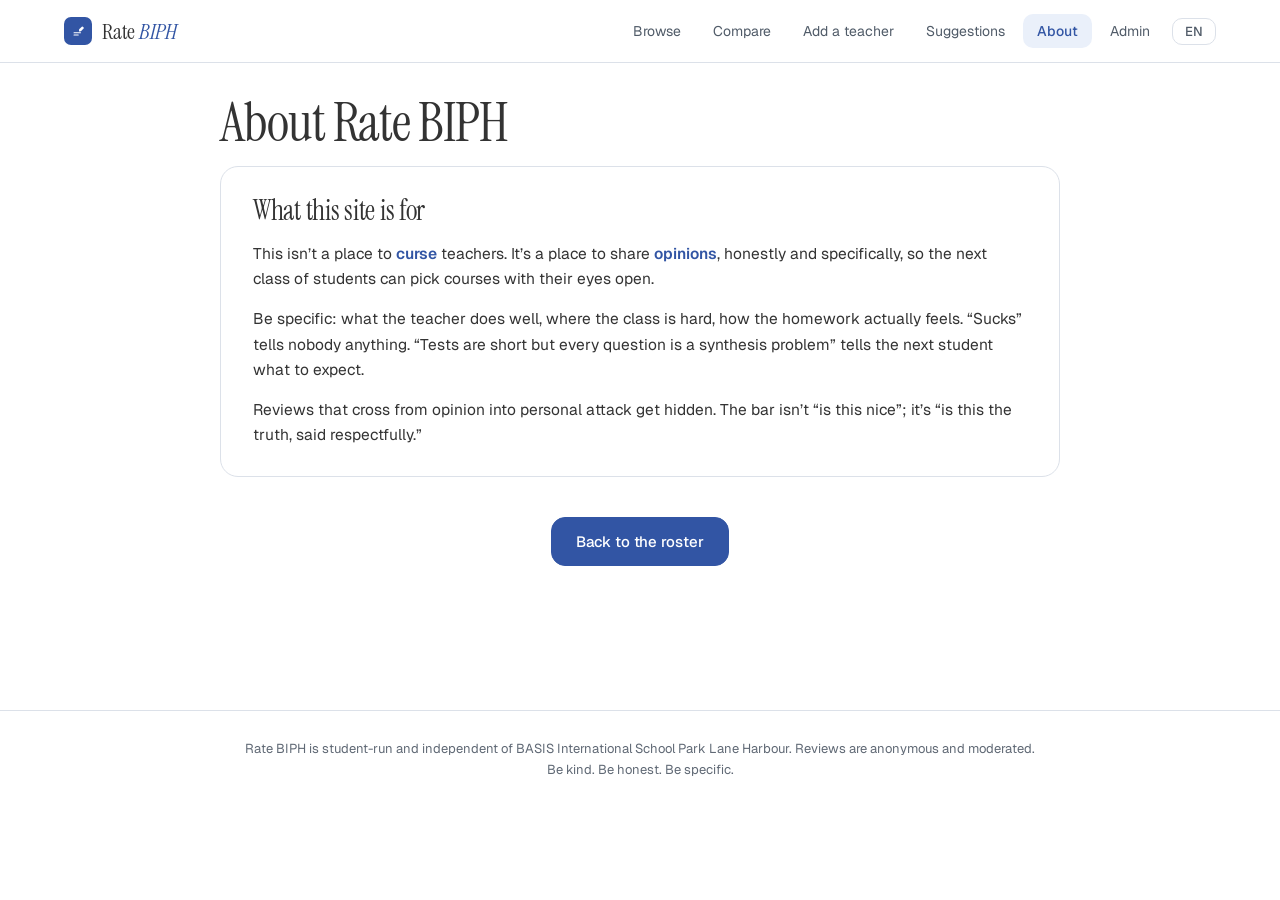
==== commit 743352ab: "Redesign teacher directory and review pages with BIPH campus headers Publish the approved alphabetic" ====
--- a/frontend/about.html
+++ b/frontend/about.html
@@ -3,7 +3,7 @@
 <head>
   <meta charset="utf-8" />
   <meta name="viewport" content="width=device-width, initial-scale=1" />
-  <meta name="description" content="Read about the origins, purpose, and review guidelines of Rate BIPH." />
+  <meta name="description" content="Read about the purpose and review guidelines of Rate BIPH." />
   <title>Rate BIPH: about</title>
   <link rel="stylesheet" href="styles.css?v=hallmark-polish-20261025" />
   <script src="config.js?v=22926e5"></script>
@@ -13,13 +13,6 @@
 
   <main class="container container--narrow">
     <h1 class="page-title serif" data-i18n-html="about.headingHtml">About Rate BIPH</h1>
-    <p class="page-lede" data-i18n="about.lede">Two things to clarify so nobody walks in confused.</p>
-
-    <section class="about-section">
-      <h2 class="serif about-section__title" data-i18n="about.credit.title">Credit where it’s due</h2>
-      <p class="about-section__body" data-i18n-html="about.credit.body1">The idea of students rating teachers anonymously on a website came from <strong>BIPH Insights</strong>, the no-code prototype earlier students put together on base44. <strong>This isn’t my original idea</strong>; huge credit to whoever started it. I posted on my WeChat moments to make that clear. What I rebuilt here is the experience, not the original site.</p>
-      <p class="about-section__body" data-i18n-html="about.credit.body2">I rebuilt it on a real domain (ratebiph.com, not a base44 subdomain) with a real backend because I wanted the experience to feel like a developed web product, not a hosted prototype. Faster pages, real search, anonymous reviews that actually scale, a proper mobile experience, comparison pages, shareable cards, daily auto-sync.</p>
-    </section>
 
     <section class="about-section">
       <h2 class="serif about-section__title" data-i18n="about.purpose.title">What this site is for</h2>
@@ -34,6 +27,6 @@
   </main>
 
   <div data-footer></div>
-  <script src="app.js?v=hallmark-polish-20261025"></script>
+  <script src="app.js?v=about-cleanup-20261103"></script>
 </body>
 </html>
--- a/frontend/styles.css
+++ b/frontend/styles.css
@@ -663,6 +663,17 @@
   overflow-wrap: anywhere;
 }
 .review__body--empty { color: var(--ink-mute); font-style: italic; }
+.review-word-mask {
+  display: inline-block;
+  vertical-align: baseline;
+  user-select: none;
+  -webkit-user-select: none;
+}
+.review-word-mask__blur {
+  display: inline-block;
+  filter: blur(3px);
+  opacity: 0.75;
+}
 .review__metrics {
   display: flex; flex-wrap: wrap; gap: 8px;
   margin-top: 12px;
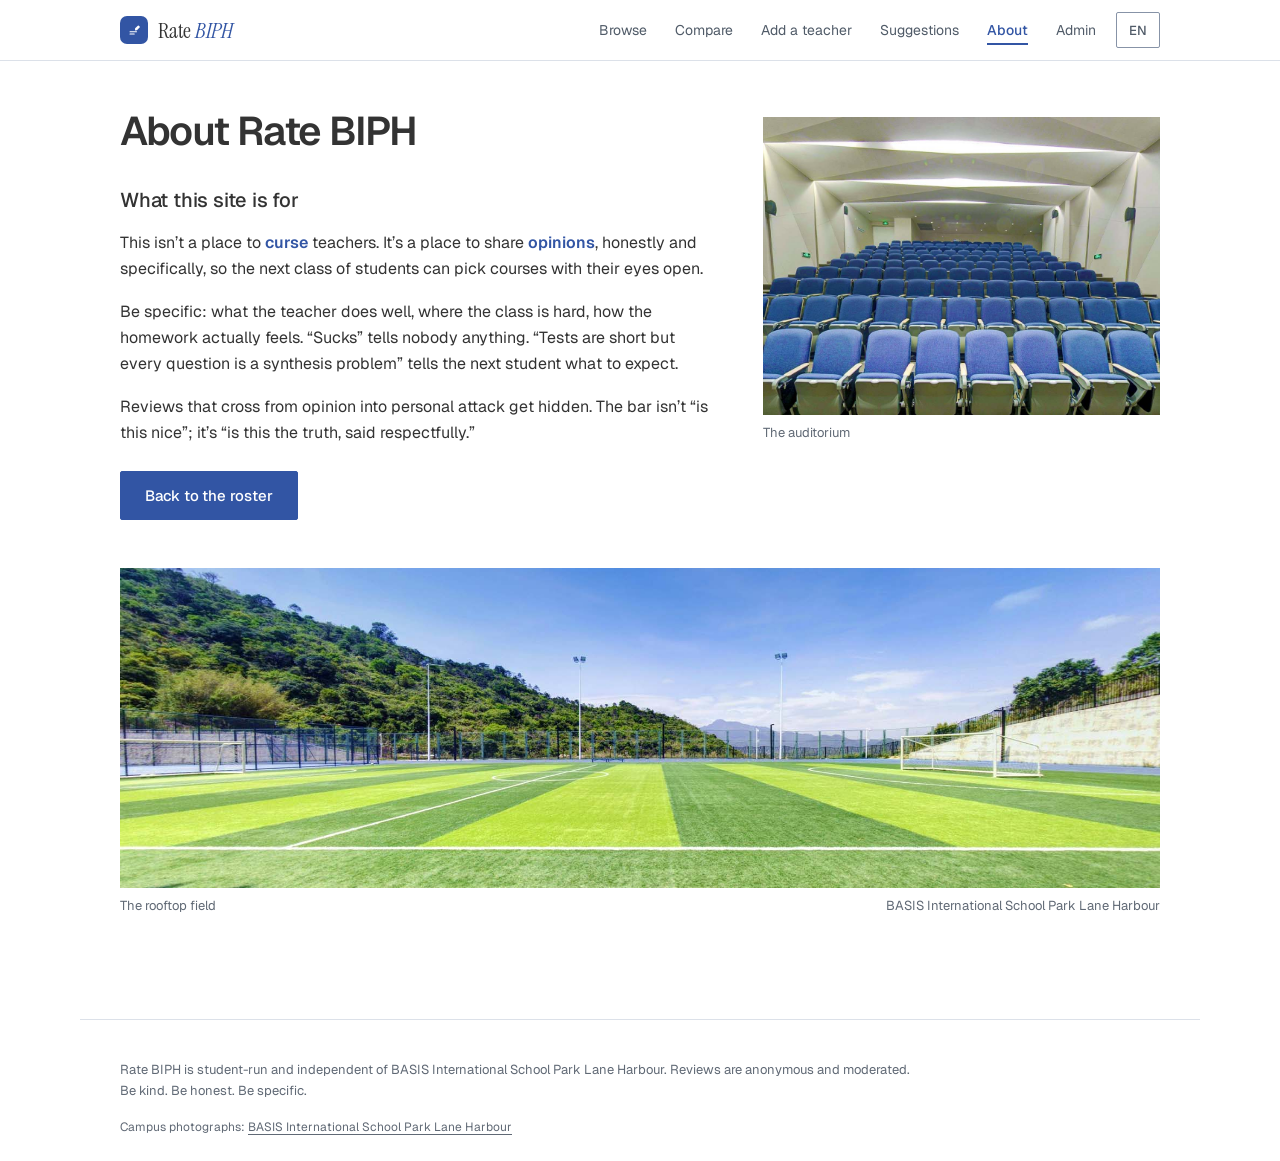
==== commit 0a6bbe25: "Add campus photographs across directory, About and contribution pages" ====
--- a/frontend/about.html
+++ b/frontend/about.html
@@ -6,12 +6,14 @@
   <meta name="description" content="Read about the purpose and review guidelines of Rate BIPH." />
   <title>Rate BIPH: about</title>
   <link rel="stylesheet" href="styles.css?v=hallmark-polish-20261025" />
+  <link rel="stylesheet" href="campus-life.css?v=campus-20261109" />
   <script src="config.js?v=22926e5"></script>
 </head>
 <body data-page="about">
   <div data-topnav></div>
 
-  <main class="container container--narrow">
+  <main class="container campus-page campus-page--about">
+    <div class="campus-page__content">
     <h1 class="page-title serif" data-i18n-html="about.headingHtml">About Rate BIPH</h1>
 
     <section class="about-section">
@@ -24,9 +26,19 @@
     <div class="about-foot">
       <a href="index.html" class="btn btn--accent btn--lg" data-i18n="about.cta">Back to the roster</a>
     </div>
+    </div>
+    <figure class="campus-page__photo campus-scene" id="campus">
+      <img src="assets/biph/biph-auditorium.jpg" width="1920" height="800" loading="lazy" decoding="async" alt="Rows of blue seats beneath the angular ceiling of the BIPH auditorium" data-i18n-alt="campus.auditorium.alt" />
+      <figcaption data-i18n="campus.auditorium.caption">The auditorium</figcaption>
+    </figure>
+    <figure class="campus-wide campus-scene">
+      <img src="assets/biph/biph-soccer-field.jpg" width="1920" height="800" loading="lazy" decoding="async" alt="The BIPH rooftop soccer field surrounded by green hills" data-i18n-alt="campus.field.alt" />
+      <figcaption><span data-i18n="campus.field.caption">The rooftop field</span><span data-i18n="campus.school">BASIS International School Park Lane Harbour</span></figcaption>
+    </figure>
   </main>
 
   <div data-footer></div>
-  <script src="app.js?v=about-cleanup-20261103"></script>
+  <p class="campus-credit"><span data-i18n="campus.credit">Campus photographs:</span> <a href="https://biph.basischina.com/#/about/our_school" target="_blank" rel="noopener" data-i18n="campus.school">BASIS International School Park Lane Harbour</a></p>
+  <script src="app.js?v=campus-20261109"></script>
 </body>
 </html>
--- a/frontend/campus-life.css
+++ b/frontend/campus-life.css
@@ -0,0 +1,62 @@
+/* Rate BIPH campus notebook: documentary photographs in the margins, with clear reading and form areas. */
+@import url('./study-system/tokens.css');
+@import url('./study-system/base.css');
+
+:root { --container: 1120px; }
+.campus-scene { margin: 0; min-width: 0; }
+.campus-scene img { display: block; width: 100%; height: auto; border-radius: 0; }
+.campus-scene figcaption { margin-top: var(--space-xs); color: var(--ink-mute); font-size: 13px; line-height: 1.5; }
+.campus-scene figcaption a { color: var(--accent); text-underline-offset: 3px; }
+
+/* A small library view belongs in the directory margin, outside the roster. */
+.directory-sidebar .campus-scene { margin-top: var(--space-lg); }
+.directory-sidebar .campus-scene figcaption { font-size: 12px; }
+.directory-sidebar .campus-scene figcaption span { display: block; }
+.directory-subjects { max-height: max(200px, calc(100dvh - 440px)); }
+.directory-sidebar__note { margin-top: var(--space-md); }
+
+.campus-page {
+  max-width: var(--container);
+  display: grid;
+  grid-template-columns: minmax(0, 1.5fr) minmax(0, 1fr);
+  gap: var(--space-xxl);
+  align-items: start;
+  padding: var(--space-xxl) var(--space-xl) var(--space-2xl);
+}
+.campus-page__content { min-width: 0; }
+.campus-page .page-title { font-family: var(--font-display); font-size: 40px; font-weight: 600; letter-spacing: -.035em; line-height: 1.12; margin-bottom: var(--space-md); }
+.campus-page .page-lede { margin-bottom: var(--space-ml); }
+.campus-page__photo { margin-top: var(--space-xs); }
+.campus-page__photo img { aspect-ratio: 4 / 3; object-fit: cover; }
+.campus-page .form-card { padding: var(--space-lg); }
+.campus-page .about-section { border: 0; background: transparent; padding: 0; margin: var(--space-ml) 0 0; }
+.campus-page .about-section__title { font-family: var(--font-body); font-size: 20px; font-weight: 500; line-height: 1.4; margin-bottom: var(--space-md); }
+.campus-page .about-section__body { font-size: 16px; margin-bottom: var(--space-md); }
+.campus-page .about-foot { justify-content: flex-start; margin: var(--space-lg) 0 0; }
+.campus-wide { grid-column: 1 / -1; }
+.campus-wide img { aspect-ratio: 3.25 / 1; object-fit: cover; }
+.campus-wide figcaption { display: flex; gap: var(--space-md); justify-content: space-between; }
+.campus-wide figcaption span:last-child { text-align: right; }
+
+@media (max-height: 639px) and (min-width: 761px) {
+  .directory-sidebar .campus-scene { display: none; }
+  .directory-subjects { max-height: calc(100dvh - 240px); }
+}
+@media (max-width: 1000px) {
+  .campus-page { gap: var(--space-ml); }
+  .campus-page .form-card { padding: var(--space-md); }
+}
+@media (max-width: 760px) {
+  .directory-sidebar .campus-scene { display: none; }
+  .campus-page { grid-template-columns: minmax(0, 1fr); gap: var(--space-ml); padding: var(--space-lg) var(--space-lg) var(--space-xxl); }
+  .campus-page .page-title { font-size: 32px; }
+  .campus-page__photo { margin-top: 0; }
+  .campus-page__photo img { aspect-ratio: 2 / 1; }
+  .campus-wide img { aspect-ratio: 2 / 1; }
+  .campus-wide figcaption { display: block; }
+  .campus-wide figcaption span { display: block; }
+  .campus-wide figcaption span:last-child { text-align: left; }
+}
+@media (max-width: 360px) {
+  .campus-page { padding-inline: var(--space-md); }
+}
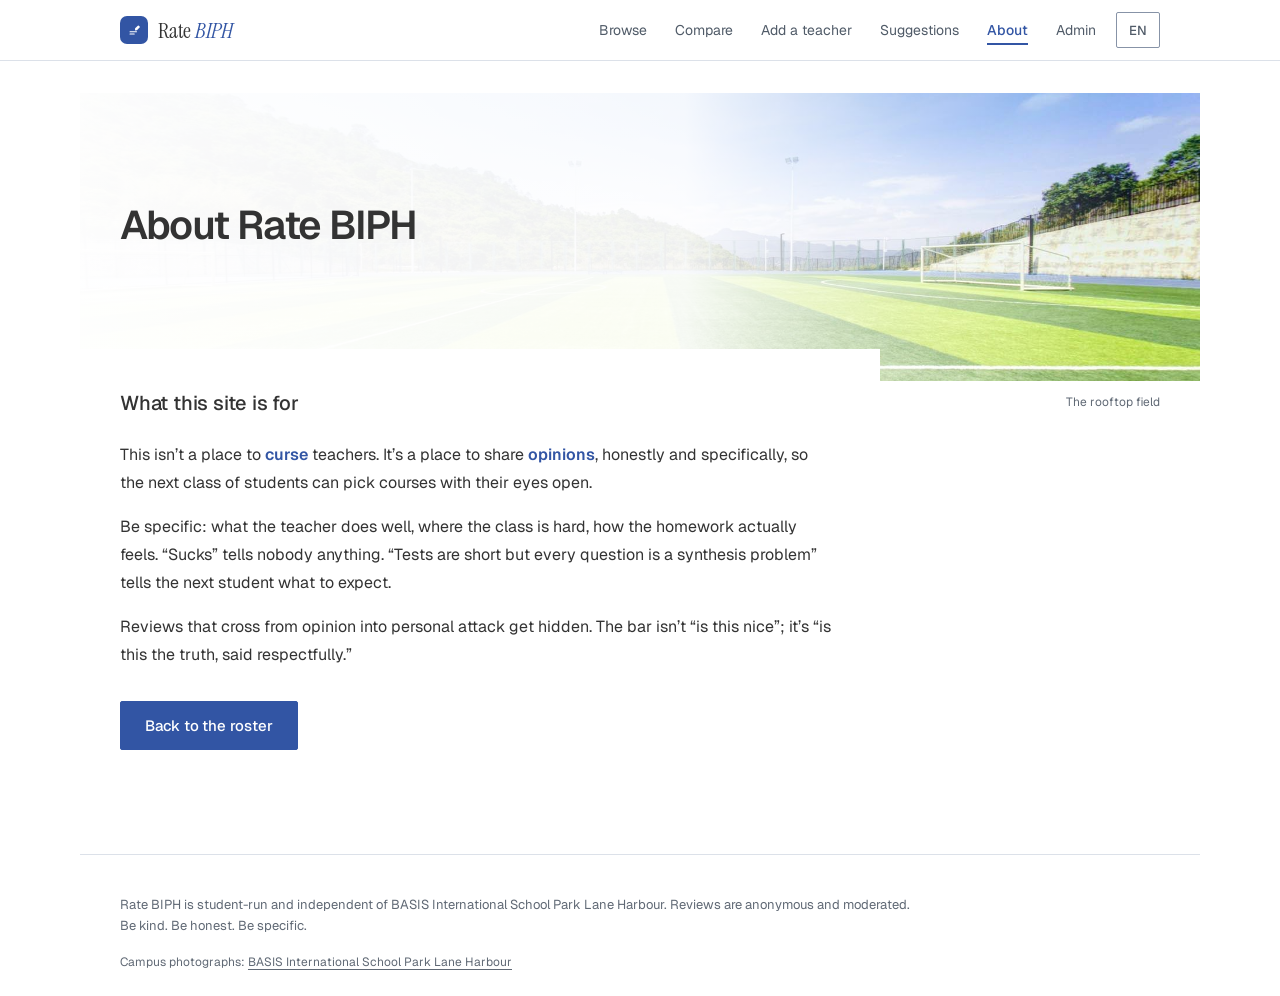
==== commit 7cc7f09d: "Integrate campus photography into page mastheads and reading surfaces" ====
--- a/frontend/about.html
+++ b/frontend/about.html
@@ -6,15 +6,23 @@
   <meta name="description" content="Read about the purpose and review guidelines of Rate BIPH." />
   <title>Rate BIPH: about</title>
   <link rel="stylesheet" href="styles.css?v=hallmark-polish-20261025" />
-  <link rel="stylesheet" href="campus-life.css?v=campus-20261109" />
+  <link rel="stylesheet" href="campus-life.css?v=photo-compose-20261109" />
   <script src="config.js?v=22926e5"></script>
 </head>
 <body data-page="about">
   <div data-topnav></div>
 
   <main class="container campus-page campus-page--about">
+    <header class="campus-masthead" id="campus">
+      <div class="campus-masthead__copy">
+        <h1 class="page-title serif" data-i18n-html="about.headingHtml">About Rate BIPH</h1>
+      </div>
+      <figure class="campus-masthead__scene campus-scene">
+        <img src="assets/biph/biph-soccer-field.jpg" width="1920" height="800" fetchpriority="high" decoding="async" alt="The BIPH rooftop soccer field surrounded by green hills" data-i18n-alt="campus.field.alt" />
+        <figcaption data-i18n="campus.field.caption">The rooftop field</figcaption>
+      </figure>
+    </header>
     <div class="campus-page__content">
-    <h1 class="page-title serif" data-i18n-html="about.headingHtml">About Rate BIPH</h1>
 
     <section class="about-section">
       <h2 class="serif about-section__title" data-i18n="about.purpose.title">What this site is for</h2>
@@ -27,18 +35,10 @@
       <a href="index.html" class="btn btn--accent btn--lg" data-i18n="about.cta">Back to the roster</a>
     </div>
     </div>
-    <figure class="campus-page__photo campus-scene" id="campus">
-      <img src="assets/biph/biph-auditorium.jpg" width="1920" height="800" loading="lazy" decoding="async" alt="Rows of blue seats beneath the angular ceiling of the BIPH auditorium" data-i18n-alt="campus.auditorium.alt" />
-      <figcaption data-i18n="campus.auditorium.caption">The auditorium</figcaption>
-    </figure>
-    <figure class="campus-wide campus-scene">
-      <img src="assets/biph/biph-soccer-field.jpg" width="1920" height="800" loading="lazy" decoding="async" alt="The BIPH rooftop soccer field surrounded by green hills" data-i18n-alt="campus.field.alt" />
-      <figcaption><span data-i18n="campus.field.caption">The rooftop field</span><span data-i18n="campus.school">BASIS International School Park Lane Harbour</span></figcaption>
-    </figure>
   </main>
 
   <div data-footer></div>
   <p class="campus-credit"><span data-i18n="campus.credit">Campus photographs:</span> <a href="https://biph.basischina.com/#/about/our_school" target="_blank" rel="noopener" data-i18n="campus.school">BASIS International School Park Lane Harbour</a></p>
-  <script src="app.js?v=campus-20261109"></script>
+  <script src="app.js?v=photo-compose-20261109"></script>
 </body>
 </html>
--- a/frontend/campus-life.css
+++ b/frontend/campus-life.css
@@ -1,62 +1,78 @@
-/* Rate BIPH campus notebook: documentary photographs in the margins, with clear reading and form areas. */
+/* Hallmark · v2.0.0 · scope: app · genre: editorial · theme: BIPH brand · redesign: full · surface: absolute · posture: Restrained · imagery: actual campus photographs as page architecture · copy: verbatim */
+/* Hallmark · pre-emit critique: P4 H4 E4 S5 R5 V4 · weakest: H, turn separate image ornaments into one photographic masthead with a continuous white reading surface */
+/* Hallmark · dropped duplicate About auditorium and directory library thumbnail · user rejected pasted-on decoration; the auditorium remains on Suggestions */
 @import url('./study-system/tokens.css');
 @import url('./study-system/base.css');
 
-:root { --container: 1120px; }
+:root {
+  --container: 1120px;
+  --campus-copy-width: 800px;
+  --campus-fade: linear-gradient(90deg, rgb(255 255 255 / .99) 0%, rgb(255 255 255 / .93) 54%, rgb(255 255 255 / 0) 94%);
+}
 .campus-scene { margin: 0; min-width: 0; }
 .campus-scene img { display: block; width: 100%; height: auto; border-radius: 0; }
-.campus-scene figcaption { margin-top: var(--space-xs); color: var(--ink-mute); font-size: 13px; line-height: 1.5; }
-.campus-scene figcaption a { color: var(--accent); text-underline-offset: 3px; }
+.campus-scene figcaption { color: var(--ink-mute); font-size: 12px; line-height: 1.5; }
 
-/* A small library view belongs in the directory margin, outside the roster. */
-.directory-sidebar .campus-scene { margin-top: var(--space-lg); }
-.directory-sidebar .campus-scene figcaption { font-size: 12px; }
-.directory-sidebar .campus-scene figcaption span { display: block; }
-.directory-subjects { max-height: max(200px, calc(100dvh - 440px)); }
-.directory-sidebar__note { margin-top: var(--space-md); }
+.directory-subjects { max-height: calc(100dvh - 240px); }
+.directory-sidebar__campus { display: block; margin-top: var(--space-sm); }
 
-.campus-page {
-  max-width: var(--container);
-  display: grid;
-  grid-template-columns: minmax(0, 1.5fr) minmax(0, 1fr);
-  gap: var(--space-xxl);
-  align-items: start;
-  padding: var(--space-xxl) var(--space-xl) var(--space-2xl);
+.campus-page { max-width: var(--container); padding: var(--space-ml) 0 var(--space-2xl); }
+.campus-masthead {
+  position: relative;
+  isolation: isolate;
+  display: flex;
+  align-items: center;
+  min-height: 288px;
+  padding: var(--space-xl) var(--space-xl) var(--space-2xl);
 }
-.campus-page__content { min-width: 0; }
-.campus-page .page-title { font-family: var(--font-display); font-size: 40px; font-weight: 600; letter-spacing: -.035em; line-height: 1.12; margin-bottom: var(--space-md); }
-.campus-page .page-lede { margin-bottom: var(--space-ml); }
-.campus-page__photo { margin-top: var(--space-xs); }
-.campus-page__photo img { aspect-ratio: 4 / 3; object-fit: cover; }
-.campus-page .form-card { padding: var(--space-lg); }
-.campus-page .about-section { border: 0; background: transparent; padding: 0; margin: var(--space-ml) 0 0; }
-.campus-page .about-section__title { font-family: var(--font-body); font-size: 20px; font-weight: 500; line-height: 1.4; margin-bottom: var(--space-md); }
-.campus-page .about-section__body { font-size: 16px; margin-bottom: var(--space-md); }
-.campus-page .about-foot { justify-content: flex-start; margin: var(--space-lg) 0 0; }
-.campus-wide { grid-column: 1 / -1; }
-.campus-wide img { aspect-ratio: 3.25 / 1; object-fit: cover; }
-.campus-wide figcaption { display: flex; gap: var(--space-md); justify-content: space-between; }
-.campus-wide figcaption span:last-child { text-align: right; }
+.campus-masthead::after {
+  content: '';
+  position: absolute;
+  inset: 0;
+  background: var(--campus-fade);
+  z-index: 1;
+  pointer-events: none;
+}
+.campus-masthead__scene { position: absolute; inset: 0; z-index: 0; pointer-events: none; }
+.campus-masthead__scene img { width: 100%; height: 100%; object-fit: cover; object-position: center; }
+.campus-masthead__scene figcaption {
+  position: absolute;
+  top: calc(100% + var(--space-sm));
+  right: var(--space-xl);
+  max-width: 18%;
+  text-align: right;
+}
+.campus-masthead__copy { position: relative; z-index: 2; width: 60%; min-width: 0; }
+.campus-page .page-title { font-family: var(--font-display); font-size: 40px; font-weight: 600; letter-spacing: -.035em; line-height: 1.12; margin: 0; }
+.campus-page .page-lede { margin: var(--space-md) 0 0; max-width: 35em; font-size: 16px; line-height: 1.6; color: var(--ink); }
+.campus-page__content {
+  position: relative;
+  z-index: 2;
+  width: min(var(--campus-copy-width), 78%);
+  min-width: 0;
+  margin-top: calc(-1 * var(--space-ml));
+  padding: var(--space-xl) var(--space-xl) 0;
+  background: var(--bg);
+}
+.campus-page .form-card { padding: 0; border: 0; border-radius: 0; box-shadow: none; background: transparent; margin-bottom: 0; }
+.campus-page .about-section { border: 0; background: transparent; padding: 0; margin: 0; }
+.campus-page .about-section__title { font-family: var(--font-body); font-size: 20px; font-weight: 500; line-height: 1.4; margin: 0 0 var(--space-lg); }
+.campus-page .about-section__body { max-width: 65ch; font-size: 16px; line-height: 1.75; margin: 0 0 var(--space-md); }
+.campus-page .about-foot { justify-content: flex-start; margin: var(--space-ml) 0 0; }
 
-@media (max-height: 639px) and (min-width: 761px) {
-  .directory-sidebar .campus-scene { display: none; }
-  .directory-subjects { max-height: calc(100dvh - 240px); }
-}
 @media (max-width: 1000px) {
-  .campus-page { gap: var(--space-ml); }
-  .campus-page .form-card { padding: var(--space-md); }
+  .campus-masthead__copy { width: 66%; }
 }
 @media (max-width: 760px) {
-  .directory-sidebar .campus-scene { display: none; }
-  .campus-page { grid-template-columns: minmax(0, 1fr); gap: var(--space-ml); padding: var(--space-lg) var(--space-lg) var(--space-xxl); }
+  :root { --campus-fade: linear-gradient(90deg, rgb(255 255 255 / .99) 0%, rgb(255 255 255 / .91) 60%, rgb(255 255 255 / .65) 100%); }
+  .campus-page { padding: var(--space-lg) 0 var(--space-xxl); }
+  .campus-masthead { min-height: 240px; padding: var(--space-lg) var(--space-lg) var(--space-xxl); }
+  .campus-masthead__copy { width: 100%; }
   .campus-page .page-title { font-size: 32px; }
-  .campus-page__photo { margin-top: 0; }
-  .campus-page__photo img { aspect-ratio: 2 / 1; }
-  .campus-wide img { aspect-ratio: 2 / 1; }
-  .campus-wide figcaption { display: block; }
-  .campus-wide figcaption span { display: block; }
-  .campus-wide figcaption span:last-child { text-align: left; }
+  .campus-page .page-lede { margin-top: var(--space-sm); }
+  .campus-masthead__scene figcaption { display: none; }
+  .campus-page__content { width: 100%; margin-top: calc(-1 * var(--space-md)); padding: var(--space-lg) var(--space-lg) 0; }
 }
 @media (max-width: 360px) {
-  .campus-page { padding-inline: var(--space-md); }
+  .campus-masthead, .campus-page__content { padding-inline: var(--space-md); }
 }
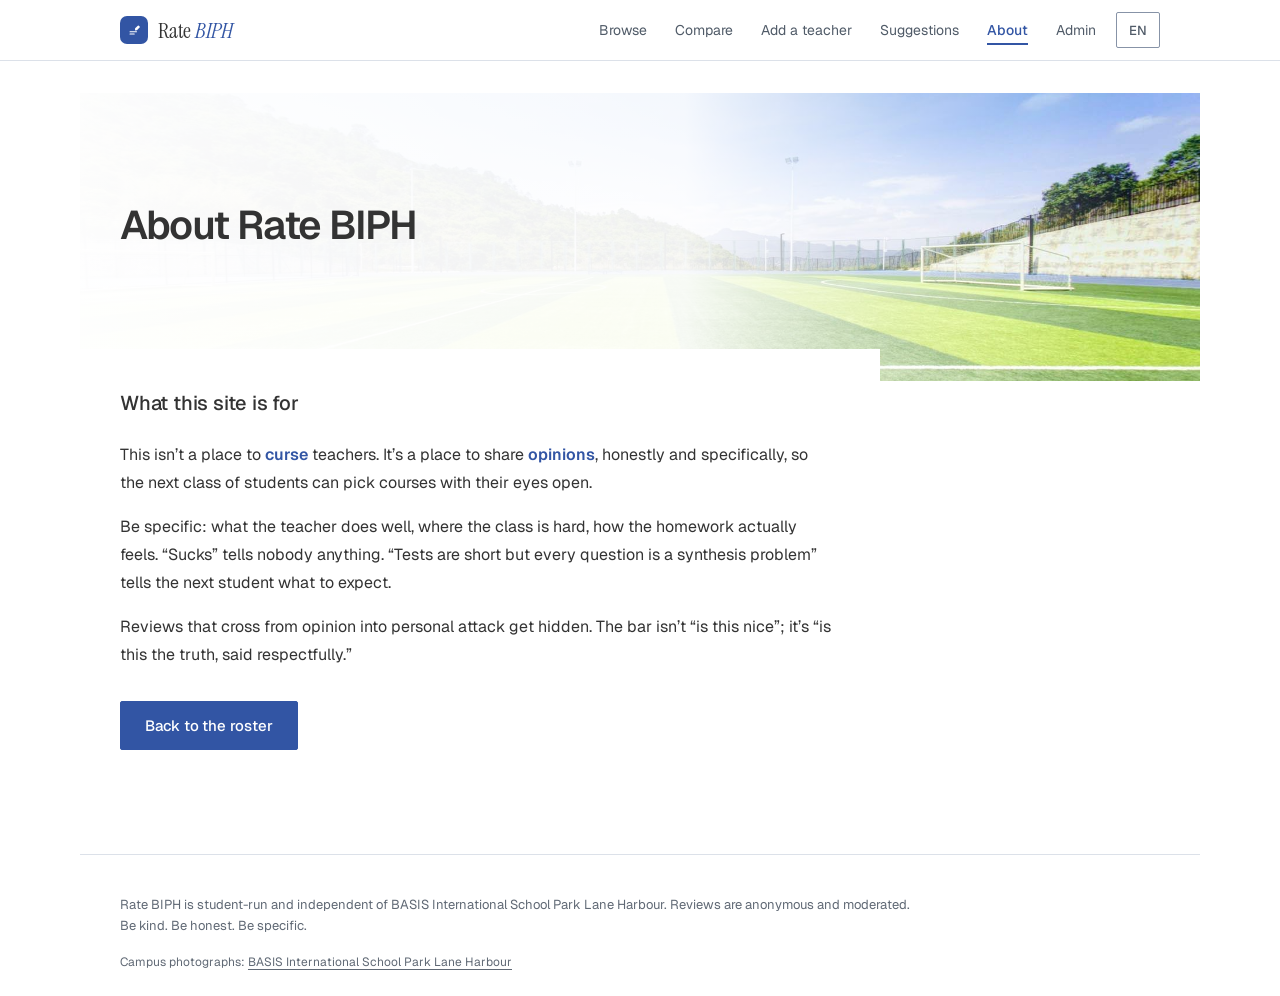
==== commit 3b1526ff: "Remove explanatory campus photo captions" ====
--- a/frontend/about.html
+++ b/frontend/about.html
@@ -6,7 +6,7 @@
   <meta name="description" content="Read about the purpose and review guidelines of Rate BIPH." />
   <title>Rate BIPH: about</title>
   <link rel="stylesheet" href="styles.css?v=hallmark-polish-20261025" />
-  <link rel="stylesheet" href="campus-life.css?v=photo-compose-20261109" />
+  <link rel="stylesheet" href="campus-life.css?v=no-photo-captions-20261109" />
   <script src="config.js?v=22926e5"></script>
 </head>
 <body data-page="about">
@@ -19,7 +19,6 @@
       </div>
       <figure class="campus-masthead__scene campus-scene">
         <img src="assets/biph/biph-soccer-field.jpg" width="1920" height="800" fetchpriority="high" decoding="async" alt="The BIPH rooftop soccer field surrounded by green hills" data-i18n-alt="campus.field.alt" />
-        <figcaption data-i18n="campus.field.caption">The rooftop field</figcaption>
       </figure>
     </header>
     <div class="campus-page__content">
--- a/frontend/campus-life.css
+++ b/frontend/campus-life.css
@@ -11,7 +11,6 @@
 }
 .campus-scene { margin: 0; min-width: 0; }
 .campus-scene img { display: block; width: 100%; height: auto; border-radius: 0; }
-.campus-scene figcaption { color: var(--ink-mute); font-size: 12px; line-height: 1.5; }
 
 .directory-subjects { max-height: calc(100dvh - 240px); }
 .directory-sidebar__campus { display: block; margin-top: var(--space-sm); }
@@ -35,13 +34,6 @@
 }
 .campus-masthead__scene { position: absolute; inset: 0; z-index: 0; pointer-events: none; }
 .campus-masthead__scene img { width: 100%; height: 100%; object-fit: cover; object-position: center; }
-.campus-masthead__scene figcaption {
-  position: absolute;
-  top: calc(100% + var(--space-sm));
-  right: var(--space-xl);
-  max-width: 18%;
-  text-align: right;
-}
 .campus-masthead__copy { position: relative; z-index: 2; width: 60%; min-width: 0; }
 .campus-page .page-title { font-family: var(--font-display); font-size: 40px; font-weight: 600; letter-spacing: -.035em; line-height: 1.12; margin: 0; }
 .campus-page .page-lede { margin: var(--space-md) 0 0; max-width: 35em; font-size: 16px; line-height: 1.6; color: var(--ink); }
@@ -70,7 +62,6 @@
   .campus-masthead__copy { width: 100%; }
   .campus-page .page-title { font-size: 32px; }
   .campus-page .page-lede { margin-top: var(--space-sm); }
-  .campus-masthead__scene figcaption { display: none; }
   .campus-page__content { width: 100%; margin-top: calc(-1 * var(--space-md)); padding: var(--space-lg) var(--space-lg) 0; }
 }
 @media (max-width: 360px) {
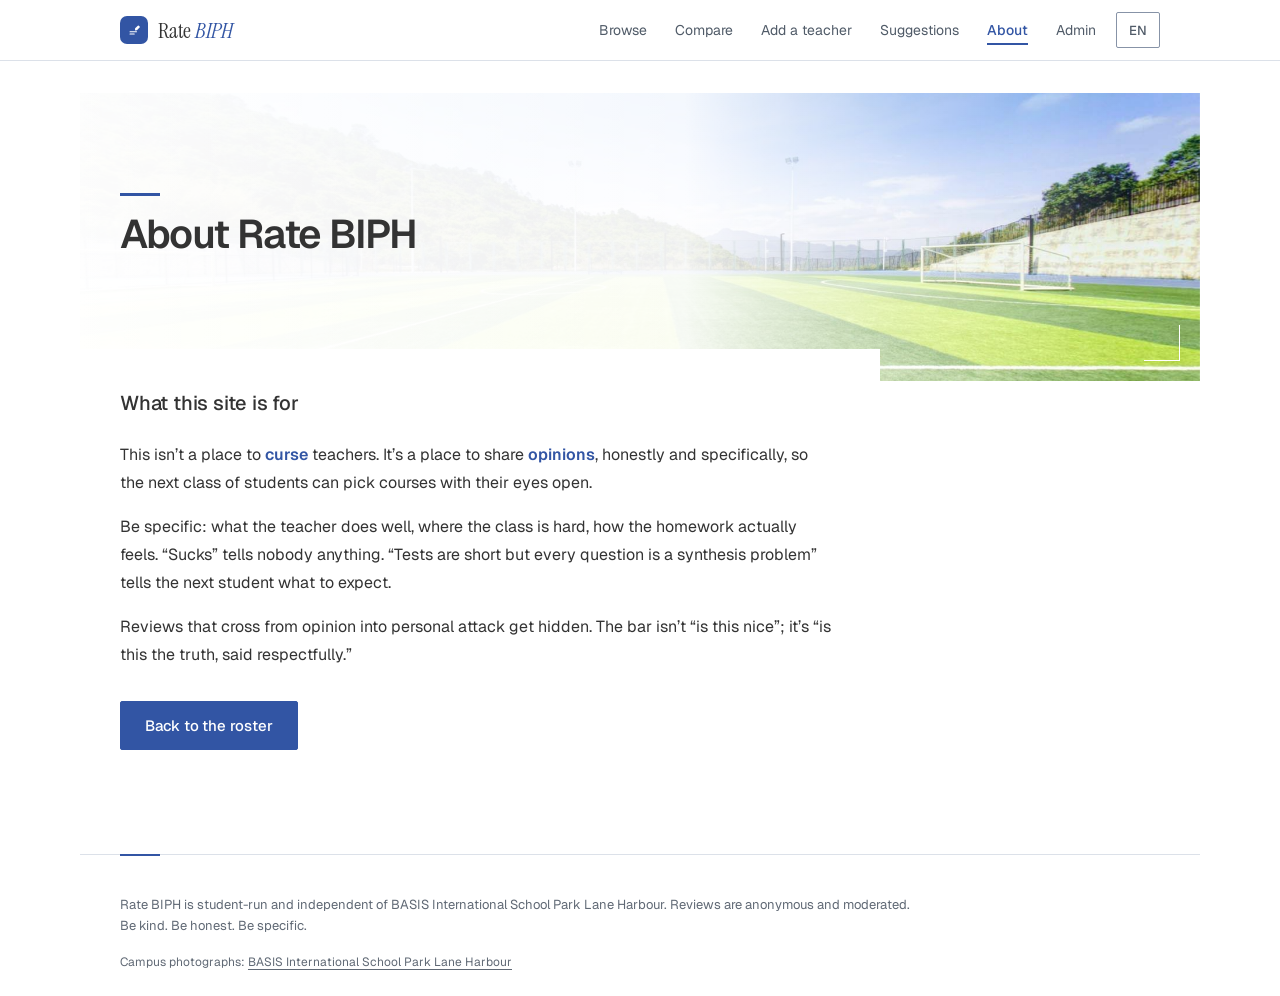
==== commit 5f0efc7f: "Add campus print details and restrained interface motion" ====
--- a/frontend/about.html
+++ b/frontend/about.html
@@ -7,6 +7,7 @@
   <title>Rate BIPH: about</title>
   <link rel="stylesheet" href="styles.css?v=hallmark-polish-20261025" />
   <link rel="stylesheet" href="campus-life.css?v=no-photo-captions-20261109" />
+  <link rel="stylesheet" href="campus-details.css?v=campus-motion-20261109" />
   <script src="config.js?v=22926e5"></script>
 </head>
 <body data-page="about">
--- a/frontend/campus-details.css
+++ b/frontend/campus-details.css
@@ -0,0 +1,162 @@
+/* Campus details: blue print rules, photo crop marks, and brief, purposeful motion. */
+:root {
+  --detail-accent: var(--accent);
+  --detail-wash: var(--accent-bg);
+  --detail-photo-mark: var(--on-accent);
+  --detail-ease: cubic-bezier(.2, .7, .25, 1);
+  --detail-fast: 180ms;
+  --detail-enter: 480ms;
+  --detail-photo: 1000ms;
+}
+
+/* The title and the exposed photo corner share a small printed mark. */
+:is(.directory-intro__copy, .profile-heading, .campus-masthead__copy)::before {
+  content: "";
+  display: block;
+  width: 40px;
+  height: 3px;
+  margin-bottom: 16px;
+  background: var(--detail-accent);
+  transform-origin: left center;
+  pointer-events: none;
+}
+:is(.directory-intro, .profile-hero:has(.profile-campus), .campus-masthead)::before {
+  content: "";
+  position: absolute;
+  z-index: 2;
+  right: 20px;
+  bottom: 20px;
+  width: 36px;
+  height: 36px;
+  border-right: 1px solid var(--detail-photo-mark);
+  border-bottom: 1px solid var(--detail-photo-mark);
+  pointer-events: none;
+}
+:is(.directory-intro .campus-photo, .profile-hero .profile-campus, .campus-masthead__scene) {
+  overflow: clip;
+}
+
+.footer { position: relative; }
+.footer::before {
+  content: "";
+  position: absolute;
+  top: -1px;
+  left: 40px;
+  width: 40px;
+  height: 2px;
+  background: var(--detail-accent);
+  pointer-events: none;
+}
+
+/* Hover marks stay inside the existing navigation and roster geometry. */
+.topnav .topnav__link { position: relative; }
+.topnav .topnav__link::after {
+  content: "";
+  position: absolute;
+  left: 12px;
+  right: 12px;
+  bottom: 2px;
+  height: 2px;
+  background: var(--detail-accent);
+  transform: scaleX(0);
+  transform-origin: left center;
+  transition: transform var(--detail-fast) var(--detail-ease);
+  pointer-events: none;
+}
+.topnav .topnav__link[aria-current="page"] {
+  text-decoration: none;
+  background: transparent;
+}
+.topnav .topnav__link[aria-current="page"]::after,
+.topnav .topnav__link:focus-visible::after { transform: scaleX(1); }
+.topnav .topnav__link:focus-visible::after { transition: none; }
+
+.teacher-row { position: relative; isolation: isolate; }
+.teacher-row::before {
+  content: "";
+  position: absolute;
+  inset: 0 -8px;
+  z-index: -1;
+  border-left: 2px solid var(--detail-accent);
+  background: var(--detail-wash);
+  opacity: 0;
+  transition: opacity var(--detail-fast) var(--detail-ease);
+  pointer-events: none;
+}
+.teacher-row:focus-visible::before { opacity: .6; transition: none; }
+.directory-subject { position: relative; }
+.directory-subject::before {
+  content: "";
+  position: absolute;
+  left: -8px;
+  top: 10px;
+  bottom: 10px;
+  width: 2px;
+  background: var(--detail-accent);
+  transform: scaleY(0);
+  transform-origin: center;
+  pointer-events: none;
+}
+.directory-subject[aria-pressed="true"]::before { transform: scaleY(1); }
+.directory-subjects { padding-left: 8px; margin-left: -8px; }
+
+@media (hover: hover) and (pointer: fine) {
+  .topnav .topnav__link:hover { background: transparent; }
+  .topnav .topnav__link:hover::after { transform: scaleX(1); }
+  .teacher-row:hover::before { opacity: .6; }
+  .btn:not(:disabled) { transition: transform var(--detail-fast) var(--detail-ease); }
+  .btn--primary:not(:disabled):hover,
+  .btn--accent:not(:disabled):hover { transform: translateY(-1px); }
+  .btn:not(:disabled):active { transform: translateY(1px); }
+  .btn:focus-visible { transition: none; }
+}
+
+/* Entrances run once, never hide content, and leave the reading surface still. */
+@media (prefers-reduced-motion: no-preference) {
+  :is(.directory-intro .campus-photo, .profile-hero .profile-campus, .campus-masthead__scene) img {
+    animation: campus-photo-settle var(--detail-photo) var(--detail-ease) both;
+  }
+  :is(.directory-intro__copy, .profile-heading, .campus-masthead__copy) {
+    animation: campus-copy-arrive var(--detail-enter) var(--detail-ease) both;
+  }
+  :is(.directory-intro__copy, .profile-heading, .campus-masthead__copy)::before {
+    animation: campus-rule-draw 640ms var(--detail-ease) both;
+  }
+  .profile-composer[open] .panel-accent,
+  .topnav__panel:not([hidden]) {
+    animation: campus-panel-open 220ms var(--detail-ease) both;
+  }
+  .directory-subject::before { transition: transform var(--detail-fast) var(--detail-ease); }
+}
+@keyframes campus-photo-settle {
+  from { transform: scale(1.035); }
+  to { transform: scale(1); }
+}
+@keyframes campus-copy-arrive {
+  from { opacity: .6; transform: translateY(6px); }
+  to { opacity: 1; transform: translateY(0); }
+}
+@keyframes campus-rule-draw {
+  from { transform: scaleX(.2); }
+  to { transform: scaleX(1); }
+}
+@keyframes campus-panel-open {
+  from { opacity: .7; transform: translateY(-4px); }
+  to { opacity: 1; transform: translateY(0); }
+}
+@media (max-width: 760px) {
+  :is(.directory-intro, .profile-hero:has(.profile-campus), .campus-masthead)::before {
+    right: 16px;
+    bottom: 32px;
+    width: 24px;
+    height: 24px;
+  }
+  .footer::before { left: 24px; width: 32px; }
+}
+@media (max-width: 360px) {
+  .footer::before { left: 16px; }
+}
+@media (prefers-reduced-motion: reduce) {
+  *, *::before, *::after { animation: none !important; transition: none !important; }
+  .btn:not(:disabled):is(:hover, :active) { transform: none; }
+}
